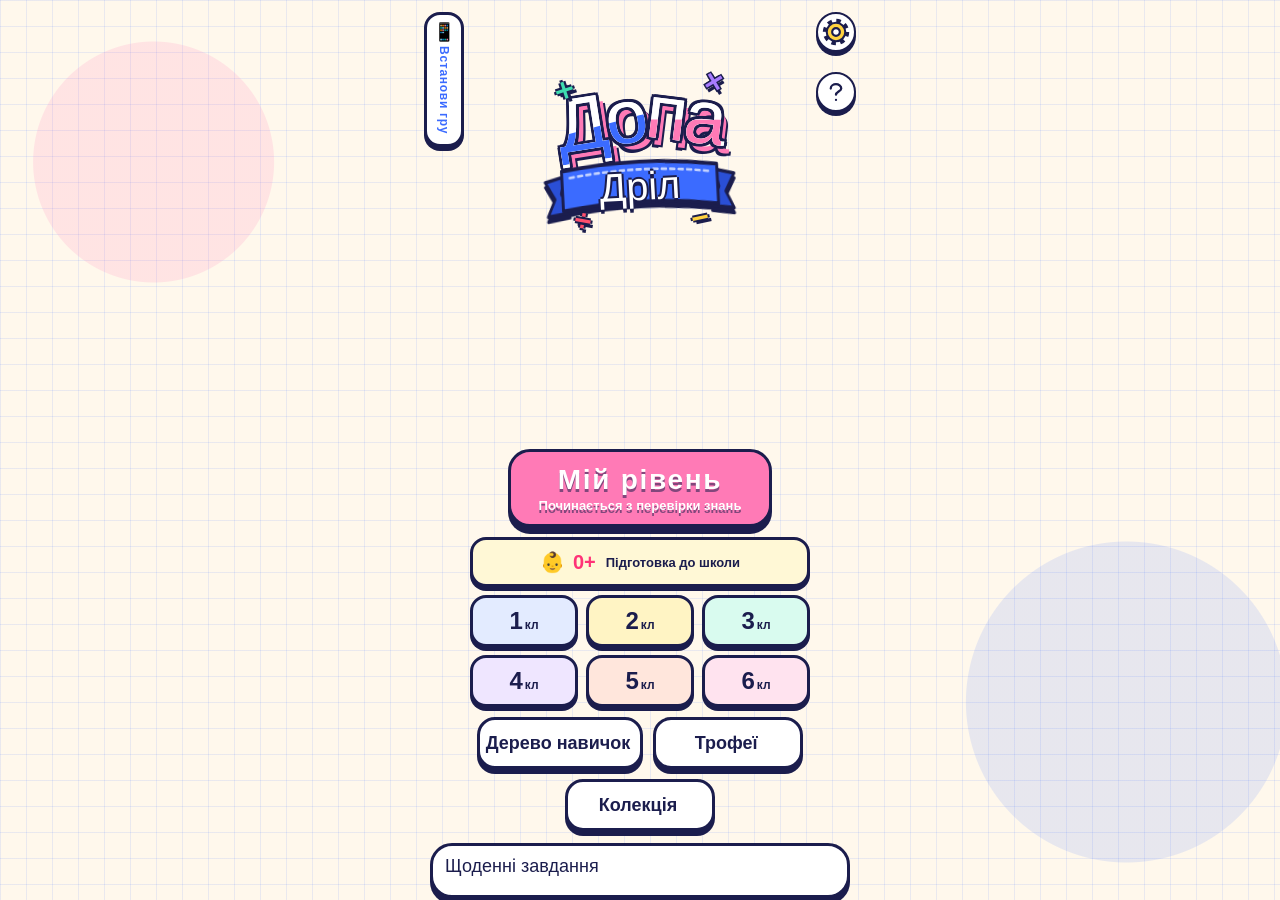
==== app/index.html @ 89738941 "feat: show app version v1.0.3 in settings and startup log" ====
<!doctype html>
<html lang="uk">
<head>
  <meta charset="utf-8">
  <meta name="viewport" content="width=device-width, initial-scale=1, viewport-fit=cover, user-scalable=no">
  <meta name="theme-color" content="#3b6bff">
  <meta name="description" content="Захопливий арифметичний тренажер усного рахунку з динамічною музикою та спецефектами.">
  <title data-i18n="appTitle">Допа Дріл (Dopa Drill)</title>
  <link rel="icon" href="icon.svg" type="image/svg+xml">
  <link rel="manifest" href="manifest.json">
  <meta name="theme-color" content="#fffdf0">
  <meta name="mobile-web-app-capable" content="yes">
  <meta name="apple-mobile-web-app-capable" content="yes">
  <meta name="apple-mobile-web-app-status-bar-style" content="default">
  <meta name="apple-mobile-web-app-title" content="Допа Дріл">
  <link rel="apple-touch-icon" href="icon.svg">
  <link rel="stylesheet" href="style.css">
  <script type="module" src="js/main.js"></script>
</head>
<body class="lv0">
  <div id="paper" aria-hidden="true"></div>
  <div id="rays-fallback" aria-hidden="true"></div>
  <canvas id="bg" aria-hidden="true"></canvas>
  <canvas id="fx-back" aria-hidden="true"></canvas>

  <main id="app">
    <!-- Title -->
    <section id="screen-title" class="screen is-active" aria-labelledby="logo">
      <button type="button" class="install-banner" id="pwa-install-btn" aria-label="Встановити додаток" data-i18n-aria="installTitle">
        <span class="install-icon" aria-hidden="true">📱</span>
        <span class="install-text" data-i18n="installBanner">Встанови гру</span>
      </button>
      <button type="button" class="icon-btn settings-btn" id="open-settings" aria-label="Settings" data-i18n-aria="settingsBtnAria" aria-haspopup="dialog">
        <svg viewBox="-16 -16 32 32" aria-hidden="true"><circle r="10.6" fill="none" stroke="#1b1d4d" stroke-width="9" stroke-dasharray="4.2 4.12"/><circle r="10.6" fill="#ffd23f" stroke="#1b1d4d" stroke-width="2.4"/><circle r="4.4" fill="#fff" stroke="#1b1d4d" stroke-width="2.4"/></svg>
      </button>
      <button type="button" class="icon-btn settings-btn help-btn" id="open-guide" aria-label="How to play" data-i18n-aria="helpBtnAria" aria-haspopup="dialog">
        <svg viewBox="-16 -16 32 32" aria-hidden="true"><path d="M-6 -4 C-6 -7 -3 -9 0 -9 C3 -9 6 -7 6 -4 C6 -1 0 0 0 3 M0 9v.01" fill="none" stroke="#1b1d4d" stroke-width="2.6" stroke-linecap="round" stroke-linejoin="round"/></svg>
      </button>
      <h1 id="logo" class="logo" aria-label="Dopa Drill">
        <svg class="logo-burst" viewBox="-100 -100 200 200" aria-hidden="true"><path id="logo-burst-path" fill="#ffd23f" stroke="#1b1d4d" stroke-width="5" stroke-linejoin="round"/><path id="logo-burst-inner" fill="#ff7ab6" stroke="#1b1d4d" stroke-width="4" stroke-linejoin="round"/></svg>
        <span class="logo-top" aria-hidden="true"><i data-c="До">До</i><i data-c="па">па</i></span>
        <span class="logo-ribbon" aria-hidden="true"><svg class="ribbon-bg" viewBox="0 0 300 70" preserveAspectRatio="none"><path d="M4 22 L34 16 L28 36 L40 58 L6 62 L18 42Z" fill="#2a4fd6" stroke="#1b1d4d" stroke-width="4" stroke-linejoin="round"/><path d="M296 22 L266 16 L272 36 L260 58 L294 62 L282 42Z" fill="#2a4fd6" stroke="#1b1d4d" stroke-width="4" stroke-linejoin="round"/><path d="M30 10 Q150 -4 270 10 L270 56 Q150 42 30 56Z" fill="#3b6bff" stroke="#1b1d4d" stroke-width="4.5" stroke-linejoin="round"/><path d="M42 18 Q150 6 258 18" fill="none" stroke="#fff" stroke-width="3" stroke-dasharray="7 6" stroke-linecap="round" opacity=".7"/></svg><i>Дріл</i></span>
        <span class="logo-bits" aria-hidden="true"><b style="--x:-46%;--y:4%;--r:-18deg;--c:#3fdcb0">＋</b><b style="--x:44%;--y:-2%;--r:14deg;--c:#a77bff">×</b><b style="--x:-34%;--y:104%;--r:10deg;--c:#ff4f6d">÷</b><b style="--x:36%;--y:102%;--r:-12deg;--c:#ffd23f">−</b></span>
      </h1>
      <div class="title-stage" id="title-stage" aria-hidden="true"></div>
      <div class="modes" id="modes">
        <button type="button" id="start" class="big-btn level-btn"><span data-i18n="myLevel">Мій рівень</span><small id="level-sub" data-i18n="myLevelSub">Починається з перевірки знань</small></button>
        <button type="button" id="start-review" class="sub-btn review-btn review-main" hidden><span data-i18n="review">Робота над помилками</span> <b id="review-count">0</b></button>
        <div class="grades" role="group" aria-label="Тренування за класами" data-i18n-aria="gradeGroupAria">
          <button type="button" class="btn-zero" data-grade="0"><span class="zero-emoji" aria-hidden="true">👶</span> <b data-i18n="grade0">0+</b> <small data-i18n="grade0Sub">Підготовка до школи</small></button>
          <button type="button" data-grade="1">1<small data-i18n="grade1">кл</small></button><button type="button" data-grade="2">2<small data-i18n="grade2">кл</small></button><button type="button" data-grade="3">3<small data-i18n="grade3">кл</small></button>
          <button type="button" data-grade="4">4<small data-i18n="grade4">кл</small></button><button type="button" data-grade="5">5<small data-i18n="grade5">кл</small></button><button type="button" data-grade="6">6<small data-i18n="grade6">кл</small></button>
        </div>
        <div class="mode-row">
          <button type="button" id="open-tree" class="sub-btn"><span data-i18n="skillTree">Дерево навичок</span> <b id="tree-badge"></b></button>
          <button type="button" id="open-trophy" class="sub-btn"><span data-i18n="trophy">Трофеї</span> <b id="trophy-badge"></b></button>
          <button type="button" id="open-collect" class="sub-btn"><span data-i18n="collection">Колекція</span> <b id="collect-badge"></b></button>
        </div>
      </div>
      <section class="quest-card" id="quests" aria-labelledby="quest-title">
        <div class="quest-head"><h2 id="quest-title" data-i18n="todayQuests">Щоденні завдання</h2><span class="quest-reward" id="quest-reward"></span></div>
        <ol class="quest-list" id="quest-list"></ol>
      </section>
      <section class="cal-card" id="calendar" aria-labelledby="cal-title">
        <div class="cal-head">
          <button type="button" class="cal-nav" id="cal-prev" aria-label="Попередній місяць" data-i18n-aria="calPrevMonth">‹</button>
          <h2 id="cal-title" data-i18n="calendarTitle">Календар тренувань</h2>
          <button type="button" class="cal-nav" id="cal-next" aria-label="Наступний місяць" data-i18n-aria="calNextMonth">›</button>
        </div>
        <div class="cal-badges" id="cal-badges"></div>
        <div class="cal-week" aria-hidden="true" id="cal-week"><span>Нд</span><span>Пн</span><span>Вт</span><span>Ср</span><span>Чт</span><span>Пт</span><span>Сб</span></div>
        <div class="cal-grid" id="cal-grid" role="grid"></div>
      </section>
      <p class="hint" data-i18n="keyboardHint">Можна відповідати цифровими клавішами та Backspace</p>
    </section>

    <!-- Skill tree -->
    <section id="screen-tree" class="screen" aria-labelledby="tree-title">
      <header class="tree-head">
        <button type="button" class="icon-btn" id="tree-back" aria-label="Назад" data-i18n-aria="treeBackAria">‹</button>
        <h2 id="tree-title" data-i18n="treeHeadTitle">Дерево навичок</h2>
        <span class="tree-count" id="tree-count"></span>
      </header>
      <p class="tree-stars" id="tree-stars"></p>
      <p class="tree-note" data-i18n="treeNote">Торкнись для тренування · Затисни для скидання</p>
      <div class="tree-scroll" id="tree-scroll"><div class="tree-lanes" id="tree-lanes" aria-hidden="true"></div><div class="tree" id="tree"><svg class="tree-links" id="tree-links" aria-hidden="true"></svg></div></div>
      <p class="toast" id="toast" role="status" hidden></p>
    </section>

    <!-- Trophies (id036) -->
    <section id="screen-trophy" class="screen" aria-labelledby="trophy-title">
      <header class="tree-head">
        <button type="button" class="icon-btn" id="trophy-back" aria-label="Назад" data-i18n-aria="treeBackAria">‹</button>
        <h2 id="trophy-title" data-i18n="trophyHeadTitle">Трофеї</h2>
        <span class="tree-count" id="trophy-count"></span>
      </header>
      <div class="tr-filter" role="group" aria-label="Фільтр категорій">
        <button type="button" data-f="all" aria-pressed="true" data-i18n="trFilterAll">Усі</button><button type="button" data-f="got" aria-pressed="false" data-i18n="trFilterGot">Здобуті</button><button type="button" data-f="next" aria-pressed="false" data-i18n="trFilterNext">Не здобуті</button><button type="button" data-f="soon" aria-pressed="false" data-i18n="trFilterSoon">Майже здобуто</button>
      </div>
      <div class="tr-scroll" id="tr-scroll"><div class="tr-list" id="tr-list"></div></div>
    </section>

    <!-- Collection (id041) -->
    <section id="screen-collect" class="screen" aria-labelledby="collect-title">
      <header class="tree-head">
        <button type="button" class="icon-btn" id="collect-back" aria-label="Назад" data-i18n-aria="treeBackAria">‹</button>
        <h2 id="collect-title" data-i18n="collectHeadTitle">Колекція</h2>
        <span class="tree-count" id="collect-count"></span>
      </header>
      <div class="co-preview" id="co-preview" aria-hidden="true"><div class="stamp co-mark" id="co-mark"></div><p class="co-now" id="co-now"></p></div>
      <div class="co-tabs" id="co-tabs" role="group" aria-label="Категорії"></div>
      <div class="co-scroll" id="co-scroll"><p class="co-note" id="co-note" data-i18n="collectNote">Обирай теми, музику та ефекти, відкриті за трофеї (або ввімкни «Випадково»)</p><div class="co-grid" id="co-grid"></div></div>
    </section>

    <!-- Play -->
    <section id="screen-play" class="screen" aria-label="Екран гри">
      <header class="hud">
        <div class="pips" id="pips" aria-hidden="true"></div>
        <div class="clock" aria-live="off"><span id="clock-label">Ціль 2:40</span><b id="clock">0:00</b></div>
        <span class="demo-tag" aria-hidden="true" data-i18n="demoTag">ДЕМО</span>
        <button type="button" class="icon-btn" id="mute" aria-label="Перемкнути звук" data-i18n-aria="muteBtnAria" aria-pressed="false">♪</button>
      </header>
      <div class="hud2">
        <div class="tally"><span><span data-i18n="correctCount">Правильно</span> <b id="ok">0</b><small id="ok-total">/10</small></span><span class="ng"><span data-i18n="missCount">Близько</span> <b id="ng">0</b></span></div>
        <div class="combo" id="combo-box" aria-hidden="true"><b id="combo">0</b><small data-i18n="comboLabel">Комбо</small><span class="combo-mult" id="combo-mult"></span><i class="combo-track"><i id="combo-bar"></i></i></div>
        <div class="dopa" id="dopa-box"><small data-i18n="dopaLabel">Допа</small><b id="dopa">0</b></div>
      </div>
      <div class="stage" id="stage" aria-hidden="true">
        <svg class="bunting" viewBox="0 0 400 52" preserveAspectRatio="none"><path d="M0 4 Q200 34 400 4" fill="none" stroke="#1b1d4d" stroke-width="2.5"/><g id="flags"></g></svg>
        <div class="spot spot-l"></div><div class="spot spot-r"></div>
        <svg class="ground" viewBox="0 0 400 20" preserveAspectRatio="none"><path d="M4 12 Q60 6 120 11 T240 10 T396 12" fill="none" stroke="#1b1d4d" stroke-width="3" stroke-linecap="round"/></svg>
      </div>
      <section class="card" id="card" aria-labelledby="qtitle">
        <div class="marquee" aria-hidden="true"></div>
        <div class="card-top"><span class="chip" id="qtitle">Додавання</span><span class="qno" id="qno">Завдання 1</span></div>
        <div class="sheet-wrap"><div class="sheet" id="sheet" role="group" aria-label="Рівняння"></div></div>
        <p class="step-label" id="step-label" aria-live="polite">Одиниці</p>
        <div class="stamp" id="stamp" aria-hidden="true"></div>
        <div class="reach-tag" id="reach-tag" aria-hidden="true">Залишилось 1</div>
      </section>
      <div class="pad" id="pad" role="group" aria-label="Клавіатура">
        <button type="button" data-key="7">7</button><button type="button" data-key="8">8</button><button type="button" data-key="9">9</button>
        <button type="button" data-key="4">4</button><button type="button" data-key="5">5</button><button type="button" data-key="6">6</button>
        <button type="button" data-key="1">1</button><button type="button" data-key="2">2</button><button type="button" data-key="3">3</button>
        <button type="button" data-key="Backspace" class="del" aria-label="Видалити">⌫</button><button type="button" data-key="0" class="zero">0</button>
      </div>
    </section>

    <!-- Basic result -->
    <section id="screen-result" class="screen" aria-labelledby="result-title">
      <div class="result-card">
        <p class="chip" id="result-title" data-i18n="basicResultTitle">Основне тренування завершено</p>
        <p class="score"><b id="r-score">100</b><span data-i18n="pts">балів</span></p>
        <dl class="stats">
          <div><dt data-i18n="correctCount">Правильно</dt><dd id="r-ok">10 завд.</dd></div>
          <div><dt data-i18n="missCount">Близько</dt><dd id="r-ng">0 разів</dd></div>
          <div><dt data-i18n="accuracyLabel">Влучність з 1-ї спроби</dt><dd id="r-rate">100%</dd></div>
          <div><dt data-i18n="timeLabel">Час</dt><dd id="r-time">1:23</dd></div>
        </dl>
        <p class="dopa-final"><small data-i18n="dopaLabel">Допа</small><b id="r-dopa">0</b></p>
        <div class="growth-box" id="r-growth"></div>
        <p class="unlock" id="r-unlock"></p>
        <div class="skill-news" id="r-skills"></div>
        <div class="quest-mini" id="r-quests"></div>
        <div class="actions">
          <button type="button" id="go-extra" class="big-btn"><span data-i18n="btnGoExtra">Додатковий раунд</span> <small data-i18n="btnGoExtraSub">90 секунд</small></button>
          <button type="button" id="go-review" class="sub-btn review-btn" data-i18n="btnReviewMistakes" hidden>Повторити помилки</button>
          <button type="button" id="go-tree" class="sub-btn" data-i18n="btnViewTree" hidden>Дерево навичок</button>
          <button type="button" id="go-again" class="sub-btn" data-i18n="btnPlayAgain" hidden>Ще раз</button>
          <button type="button" id="go-title" class="sub-btn" data-i18n="btnFinish">Завершити</button>
        </div>
      </div>
    </section>

    <!-- Final result -->
    <section id="screen-final" class="screen" aria-labelledby="final-title">
      <div class="result-card">
        <p class="chip" id="final-title" data-i18n="finalResultTitle">Додатковий раунд завершено</p>
        <p class="score"><b id="f-score">100</b><span data-i18n="pts">балів</span></p>
        <p class="breakdown" id="f-break">Базові 100 ＋ Додаткові 0</p>
        <dl class="stats">
          <div><dt data-i18n="extraSolvedLabel">Розвʼязано в екстра</dt><dd id="f-ok">0 завд.</dd></div>
          <div><dt data-i18n="extraMissLabel">Помилок в екстра</dt><dd id="f-ng">0 разів</dd></div>
          <div><dt data-i18n="basicMissLabel">Базових помилок</dt><dd id="f-bng">0 разів</dd></div>
          <div><dt data-i18n="basicTimeLabel">Базовий час</dt><dd id="f-time">0:00</dd></div>
        </dl>
        <p class="dopa-final"><small data-i18n="dopaLabel">Допа</small><b id="f-dopa">0</b></p>
        <div class="skill-news" id="f-skills"></div>
        <div class="quest-mini" id="f-quests"></div>
        <div class="actions">
          <button type="button" id="f-review" class="sub-btn review-btn" data-i18n="btnReviewMistakes" hidden>Повторити помилки</button>
          <button type="button" id="f-tree" class="sub-btn" data-i18n="btnViewTree" hidden>Дерево навичок</button>
          <button type="button" id="again" class="big-btn" data-i18n="btnFinish">Завершити</button>
        </div>
      </div>
    </section>
  </main>

  <!-- Settings (above #app, below particles and actors) -->
  <div class="modal" id="settings" role="dialog" aria-modal="true" aria-labelledby="settings-title" hidden>
    <div class="modal-card">
      <h2 id="settings-title" class="chip" data-i18n="settingsTitle">Налаштування</h2>
      
      <div class="set-row">
        <span class="set-label" data-i18n="setLanguage">Мова / Language</span>
        <div class="lang-pick-group" role="radiogroup" aria-label="Мова" id="lang-pick">
          <button type="button" role="radio" data-lang="uk" aria-checked="true">Українська</button>
          <button type="button" role="radio" data-lang="en" aria-checked="false">English</button>
          <button type="button" role="radio" data-lang="ja" aria-checked="false">日本語</button>
        </div>
      </div>

      <div class="set-row">
        <span class="set-label" data-i18n="setProblemCount">Кількість завдань</span>
        <div class="pick" role="radiogroup" aria-label="Кількість завдань">
          <button type="button" role="radio" data-count="6" aria-checked="false">6<small data-i18n="problemsUnit">завд.</small></button>
          <button type="button" role="radio" data-count="10" aria-checked="true">10<small data-i18n="problemsUnit">завд.</small></button>
          <button type="button" role="radio" data-count="14" aria-checked="false">14<small data-i18n="problemsUnit">завд.</small></button>
        </div>
      </div>

      <div class="set-row">
        <span class="set-label" data-i18n="setSound">Звук та музика</span>
        <div class="set-inline">
          <button type="button" class="toggle" data-toggle="sound" aria-pressed="true"><i aria-hidden="true">♪</i><b id="sound-state-text" data-i18n="setSoundOn">Увімкнено</b></button>
          <input type="range" class="slider" id="volume" min="0" max="100" step="1" value="80" aria-label="Гучність" data-i18n-aria="setVolumeAria">
        </div>
      </div>

      <div class="set-row">
        <span class="set-label"><span data-i18n="setMotion">Інтенсивність анімацій</span> <b id="motion-val">100%</b></span>
        <input type="range" class="slider motion" id="motion" min="0" max="100" step="1" value="100" aria-label="Інтенсивність анімацій" data-i18n-aria="setMotion" aria-describedby="motion-note">
        <p class="set-note" id="motion-note" data-i18n="setMotionNote">0% вимикає тремтіння екрана, спалахи та конфеті</p>
      </div>

      <div class="set-row">
        <span class="set-label" data-i18n="setDemo">Демо-гра</span>
        <button type="button" class="sub-btn demo-btn" id="demo-play" data-i18n="setDemoBtn">▶ Переглянути демо-гру</button>
        <p class="set-note" data-i18n="setDemoNote">Торкнись екрана або натисни будь-яку клавішу для виходу</p>
      </div>

      <div class="set-row">
        <span class="set-label" data-i18n="setData">Дані гри</span>
        <button type="button" class="sub-btn danger reset-btn" id="reset-data" aria-describedby="reset-note" data-i18n="setDataReset">Скинути все</button>
        <p class="set-note" id="reset-note" data-i18n="setDataResetNote">Очистити весь прогрес, трофеї та налаштування в цьому браузері</p>
      </div>

      <div class="set-row set-credits">
        <span class="set-label" data-i18n="setCreditsLabel">Про проєкт та подяка</span>

        <!-- Localizer Support Card -->
        <div class="credits-card donate-card">
          <div class="credits-text">
            <span class="credits-heart" aria-hidden="true">☕</span>
            <div class="donate-info">
              <span class="credits-desc" data-i18n-html="setDonateDesc">Підтримати автора адаптації за <b>українську</b> та <b>англійську</b> локалізацію та створення <b>дошкільного рівня (0+)</b></span>
              <p class="donate-note" data-i18n="setDonateNote">* Донат виключно за переклад та доданий рівень 0+. Оригінальна гра створена @grmchn4ai</p>
            </div>
          </div>
          <a href="https://svarkovsky.github.io/donate/" target="_blank" rel="noopener noreferrer" class="credits-btn donate-btn" aria-label="Підтримати автора адаптації">
            <span class="donate-icon" aria-hidden="true">💖</span>
            <span data-i18n="setDonateBtn">Підтримати автора адаптації</span>
            <span class="credits-arrow" aria-hidden="true">↗</span>
          </a>
        </div>

        <div class="credits-card">
          <div class="credits-text">
            <span class="credits-heart" aria-hidden="true">❤️</span>
            <span class="credits-desc" data-i18n-html="setCreditsDesc">Дякуємо автору <b>@grmchn4ai</b> за чудовий оригінал і відкритий код</span>
          </div>
          <a href="https://github.com/grmchn/dopa-drill" target="_blank" rel="noopener noreferrer" class="credits-btn" aria-label="Відкрити оригінальний репозиторій на GitHub" data-i18n-aria="setCreditsAria">
            <svg class="credits-gh-icon" viewBox="0 0 16 16" width="18" height="18" aria-hidden="true" fill="currentColor">
              <path d="M8 0C3.58 0 0 3.58 0 8c0 3.54 2.29 6.53 5.47 7.59.4.07.55-.17.55-.38 0-.19-.01-.82-.01-1.49-2.01.37-2.53-.49-2.69-.94-.09-.23-.48-.94-.82-1.13-.28-.15-.68-.52-.01-.53.63-.01 1.08.58 1.23.82.72 1.21 1.87.87 2.33.66.07-.52.28-.87.51-1.07-1.78-.2-3.64-.89-3.64-3.95 0-.87.31-1.59.82-2.15-.08-.2-.36-1.02.08-2.12 0 0 .67-.21 2.2.82.64-.18 1.32-.27 2-.27.68 0 1.36.09 2 .27 1.53-1.04 2.2-.82 2.2-.82.44 1.1.16 1.92.08 2.12.51.56.82 1.27.82 2.15 0 3.07-1.87 3.75-3.65 3.95.29.25.54.73.54 1.48 0 1.07-.01 1.93-.01 2.2 0 .21.15.46.55.38A8.013 8.013 0 0016 8c0-4.42-3.58-8-8-8z"/>
            </svg>
            <span data-i18n="setCreditsRepo">Репозиторій автора на GitHub</span>
            <span class="credits-arrow" aria-hidden="true">↗</span>
          </a>
        </div>
      </div>

      <button type="button" class="big-btn" id="close-settings" data-i18n="btnClose">Закрити</button>
      <div class="app-version">v1.0.3</div>
    </div>
  </div>

  <div class="modal" id="bonus" role="dialog" aria-modal="true" aria-labelledby="bonus-title" hidden>
    <div class="modal-card bonus-card">
      <h2 id="bonus-title" class="chip" data-i18n="bonusTitle">Щоденний бонус</h2>
      <p class="bonus-run" id="bonus-run"></p>
      <div class="bonus-card-grid" id="bonus-grid"></div>
      <p class="bonus-note" id="bonus-note" data-i18n="bonusCardNote">Тренуйся щодня, розвивай швидкість і памʼять!</p>
      <button type="button" class="big-btn" id="bonus-ok" data-i18n="bonusGetBtn">Отримати</button>
    </div>
  </div>

  <div class="modal" id="skill-info" role="dialog" aria-modal="true" aria-labelledby="si-title" hidden>
    <div class="modal-card si-card">
      <p class="si-grade" id="si-grade"></p>
      <h2 class="si-title" id="si-title"></h2>
      <p class="si-stars" id="si-stars"></p>
      <div class="si-next" id="si-next"></div>
      <p class="si-note" id="si-note"></p>
      <div class="confirm-actions">
        <button type="button" class="sub-btn" id="si-close" data-i18n="btnClose">Закрити</button>
        <button type="button" class="sub-btn si-go" id="si-go" data-i18n="siPracticeBtn">Тренування</button>
      </div>
    </div>
  </div>

  <div class="modal" id="trophy-got" role="dialog" aria-modal="true" aria-labelledby="tg-title" hidden>
    <div class="modal-card trophy-card">
      <h2 id="tg-title" class="chip" data-i18n="trGotTitle">Новий трофей здобуто!</h2>
      <p class="tg-sub" id="tg-sub"></p>
      <ul class="tg-list" id="tg-list"></ul>
      <button type="button" class="big-btn" id="tg-ok" data-i18n="trGotButton">Чудово!</button>
    </div>
  </div>

  <div class="modal" id="hammer" role="dialog" aria-modal="true" aria-labelledby="hammer-title" aria-describedby="hammer-msg" hidden>
    <div class="modal-card hammer-card">
      <h2 id="hammer-title" class="chip" data-i18n="hammerTitle">Ремонтний молоток</h2>
      <div class="hammer-art" id="hammer-art" aria-hidden="true"></div>
      <p class="hammer-msg" id="hammer-msg"></p>
      <p class="hammer-have" id="hammer-have"></p>
      <div class="confirm-actions">
        <button type="button" class="sub-btn" id="hammer-no" data-i18n="hammerNoUse">Не використовувати</button>
        <button type="button" class="sub-btn hammer-yes" id="hammer-yes" data-i18n="hammerUse">Використати</button>
      </div>
    </div>
  </div>

  <div class="modal" id="confirm" role="alertdialog" aria-modal="true" aria-labelledby="confirm-title" aria-describedby="confirm-msg" hidden>
    <div class="modal-card confirm-card">
      <h2 id="confirm-title" class="chip" data-i18n="confirmRelockTitle">Скинути навичку</h2>
      <p class="confirm-msg" id="confirm-msg"></p>
      <ul class="confirm-list" id="confirm-list"></ul>
      <div class="confirm-actions">
        <button type="button" class="sub-btn" id="confirm-no" data-i18n="confirmCancel">Скасувати</button>
        <button type="button" class="sub-btn danger" id="confirm-yes" data-i18n="confirmDanger">Скинути</button>
      </div>
    </div>
  </div>

  <div class="modal" id="install-modal" role="dialog" aria-modal="true" aria-labelledby="install-modal-title" hidden>
    <div class="modal-card install-card">
      <h2 id="install-modal-title" class="chip" data-i18n="installTitle">📱 Як встановити гру на екран</h2>

      <div class="browser-tabs" role="tablist">
        <button type="button" class="browser-tab-btn" data-tab="firefox" id="tab-btn-firefox">🦊 Firefox</button>
        <button type="button" class="browser-tab-btn is-active" data-tab="chrome" id="tab-btn-chrome">📱 Chrome</button>
        <button type="button" class="browser-tab-btn" data-tab="safari" id="tab-btn-safari">🍎 Safari</button>
      </div>

      <!-- Firefox tab content -->
      <div class="browser-tab-content" id="tab-content-firefox">
        <div class="install-guide-block">
          <h3 data-i18n="installFirefoxPhoneTitle">📱 Firefox на телефоні (Android)</h3>
          <ol>
            <li data-i18n-html="installFirefoxPhoneStep1">Натисніть меню <b>⋮</b> (три крапки поруч з адресою)</li>
            <li data-i18n-html="installFirefoxPhoneStep2">Виберіть пункт <b>«Встановити»</b> або <b>«Додати на головний екран»</b></li>
          </ol>
        </div>
        <div class="install-guide-block">
          <h3 data-i18n="installFirefoxPcTitle">💻 Firefox на компʼютері (ПК / Mac)</h3>
          <ol>
            <li data-i18n-html="installFirefoxPcStep1">Натисніть зірочку <b>⭐</b> (або <b>Ctrl+D</b>), щоб зберегти в закладки</li>
            <li data-i18n-html="installFirefoxPcStep2">Або перетягніть замочок <b>🔒</b> з адреси прямо на робочий стіл!</li>
          </ol>
          <div class="install-guide-note" data-i18n="installFirefoxPcNote">💡 Порада: Натисніть F11, щоб грати на весь екран без рамок браузера!</div>
        </div>
      </div>

      <!-- Chrome tab content -->
      <div class="browser-tab-content is-active" id="tab-content-chrome">
        <div class="install-guide-block">
          <h3 data-i18n="installChromePhoneTitle">📱 Chrome на телефоні (Android)</h3>
          <ol>
            <li data-i18n-html="installChromePhoneStep1">Натисніть меню <b>⋮</b> (три крапки вгорі праворуч)</li>
            <li data-i18n-html="installChromePhoneStep2">Виберіть <b>«Встановити додаток»</b> або <b>«Додати на головний екран»</b></li>
          </ol>
        </div>
        <div class="install-guide-block">
          <h3 data-i18n="installChromePcTitle">💻 Chrome на компʼютері (ПК / Mac)</h3>
          <ol>
            <li data-i18n-html="installChromePcStep1">В адресному рядку праворуч натисніть значок <b>📥 «Встановити»</b></li>
            <li data-i18n-html="installChromePcStep2">Або меню <b>⋮</b> ➔ «Встановити Допа Дріл». Гра відкриватиметься в окремому вікні!</li>
          </ol>
        </div>
      </div>

      <!-- Safari tab content -->
      <div class="browser-tab-content" id="tab-content-safari">
        <div class="install-guide-block">
          <h3 data-i18n="installSafariTitle">🍎 Safari на iPhone та iPad</h3>
          <ol>
            <li data-i18n-html="installSafariStep1">Натисніть кнопку <b>«Поділитися»</b> (квадратик зі стрілкою <b>📤</b> у нижній панелі)</li>
            <li data-i18n-html="installSafariStep2">Прокрутіть меню вниз і виберіть пункт <b>«На початковий екран»</b> (значок <b>➕</b>)</li>
            <li data-i18n-html="installSafariStep3">У правому верхньому куті натисніть <b>«Додати»</b></li>
          </ol>
        </div>
      </div>

      <p class="set-note install-benefit" data-i18n="installBenefit">Гра запускатиметься на весь екран як окремий додаток навіть без інтернету!</p>
      <button type="button" class="big-btn" id="install-modal-close" data-i18n="installClose">Зрозуміло!</button>
    </div>
  </div>

  <div class="modal" id="day-log" role="dialog" aria-modal="true" aria-labelledby="day-title" hidden>
    <div class="modal-card">
      <h2 id="day-title" class="chip" data-i18n="dayLogTitle">Історія тренувань</h2>
      <ul class="day-list" id="day-list"></ul>
      <button type="button" class="big-btn" id="close-day" data-i18n="btnClose">Закрити</button>
    </div>
  </div>

  <canvas id="fx" aria-hidden="true"></canvas>
  <svg id="actors" aria-hidden="true"><g id="actors-back"></g><g id="actors-front"></g></svg>
  <div id="cutins" aria-hidden="true"></div>
  <div id="flash" aria-hidden="true"></div>
  <noscript>Для роботи гри потрібен увімкнений JavaScript.</noscript>
</body>
</html>
---- app/style.css ----
@font-face { font-family: "Dela Gothic One"; src: url("fonts/dela-gothic-one.woff2") format("woff2"); font-display: block; }
@font-face { font-family: "Zen Maru Gothic"; src: url("fonts/zen-maru-gothic-bold.woff2") format("woff2"); font-weight: 700; font-display: block; }
@font-face { font-family: "Zen Maru Gothic"; src: url("fonts/zen-maru-gothic-black.woff2") format("woff2"); font-weight: 900; font-display: block; }

:root {
  --ink: #1b1d4d;
  --paper: #fff8ec;
  --blue: #3b6bff;
  --pink: #ff7ab6;
  --pink-soft: #ffd0e4;
  --blue-soft: #d9e4ff;
  --yellow: #ffd23f;
  --mint: #3fdcb0;
  --violet: #a77bff;
  --red: #ff4f6d;
  --E: 0;
  --kick: 0;
  --round: "Zen Maru Gothic", "PingFang SC", "Hiragino Sans GB", "Microsoft YaHei UI", "Microsoft YaHei", "Noto Sans SC", sans-serif;
  --chunky: "Dela Gothic One", "Zen Maru Gothic", "PingFang SC", "Microsoft YaHei UI", "Microsoft YaHei", sans-serif;
  color-scheme: light;
}

* { box-sizing: border-box; }
html, body { margin: 0; height: 100%; overflow: hidden; }
body {
  background: var(--paper);
  color: var(--ink);
  font-family: var(--round);
  font-weight: 700;
  -webkit-tap-highlight-color: transparent;
  touch-action: manipulation;
  user-select: none;
  -webkit-user-select: none;
}
button { font: inherit; color: inherit; cursor: pointer; }
button:focus-visible { outline: 4px solid var(--yellow); outline-offset: 3px; }

#paper {
  position: fixed; inset: 0; z-index: 0;
  background:
    radial-gradient(circle at 12% 18%, rgba(255, 122, 182, .16) 0 120px, transparent 121px),
    radial-gradient(circle at 88% 78%, rgba(59, 107, 255, .12) 0 160px, transparent 161px),
    linear-gradient(rgba(59, 107, 255, .11) 1.5px, transparent 1.5px) 0 0 / 26px 26px,
    linear-gradient(90deg, rgba(59, 107, 255, .11) 1.5px, transparent 1.5px) 0 0 / 26px 26px,
    var(--paper);
}
#rays-fallback {
  display: none; position: fixed; inset: -50vmax; z-index: 1; opacity: 0; pointer-events: none;
  background: repeating-conic-gradient(from 0deg at 50% 50%, #3b6bff 0 9deg, #ff7ab6 9deg 18deg);
  transform: translateZ(0);
  will-change: transform, opacity;
  backface-visibility: hidden;
}
@keyframes bg-hue-cycle {
  from { filter: hue-rotate(0deg); }
  to { filter: hue-rotate(360deg); }
}
.bg-hue-anim {
  animation: bg-hue-cycle 8s linear infinite !important;
  will-change: filter, transform;
}
#bg, #fx-back, #fx, #actors, #cutins, #flash {
  position: fixed; inset: 0; width: 100%; height: 100%; pointer-events: none;
  transform: translateZ(0);
  backface-visibility: hidden;
}
#bg { z-index: 1; will-change: transform; }
#fx-back { z-index: 1; will-change: transform; }
#fx { z-index: 4; will-change: transform; }
#actors { z-index: 5; overflow: visible; will-change: transform; }
#cutins { z-index: 6; overflow: hidden; will-change: transform; }
#flash { z-index: 7; background: #fff; opacity: 0; will-change: opacity; }
.dk-digit { font-family: var(--round); font-weight: 900; fill: var(--ink); stroke: #fff; stroke-width: 6px; paint-order: stroke; }

#app {
  position: relative; z-index: 2;
  width: 100%; max-width: 460px; width: min(100vw, 460px);
  height: 100%; height: 100vh; height: 100dvh;
  max-height: 980px;
  margin: 0 auto;
}
@media (min-height: 980px) { #app { top: calc((100dvh - 980px) / 2); } }
.screen {
  position: absolute;
  top: 0; right: 0; bottom: 0; left: 0;
  inset: 0;
  display: none;
}
.screen.is-active { display: flex; }

/* ------------------------------------------------------------ title */
#screen-title {
  flex-direction: column; align-items: center; justify-content: flex-start;
  gap: 12px;
  padding: calc(34px + env(safe-area-inset-top)) 14px calc(24px + env(safe-area-inset-bottom));
  overflow-y: auto; overscroll-behavior: contain; -webkit-overflow-scrolling: touch;
}
#screen-title > * { flex: none; }
/* Logo: layered paper cut-outs. A spinning burst sits behind "ドパ",
   "ドリル" rides on a folded ribbon, operator scraps float around. */
.logo {
  position: relative;
  margin: calc(var(--fs) * 0.65) 0 calc(var(--fs) * 0.14);
  display: grid; justify-items: center; font-family: var(--chunky); font-weight: 400; line-height: 1;
  --fs: clamp(50px, 16vw, 76px);
}
.logo-burst { position: absolute; left: 50%; top: calc(var(--fs) * 0.52); width: calc(var(--fs) * 2.7); height: calc(var(--fs) * 2.7); transform: translate(-50%, -50%) rotate(calc(var(--spin, 0) * 1deg)); z-index: -1; filter: drop-shadow(0 6px 0 rgba(27, 29, 77, .9)); }
.logo-top { display: flex; gap: .02em; font-size: var(--fs); letter-spacing: -.04em; }
.logo i { font-style: normal; display: inline-block; position: relative; }
.logo-top i {
  color: #fff;
  /* white paper edge, ink outline, then an offset second sheet */
  text-shadow:
    0 0 0 #fff,
    3px 0 0 var(--ink), -3px 0 0 var(--ink), 0 3px 0 var(--ink), 0 -3px 0 var(--ink),
    2.5px 2.5px 0 var(--ink), -2.5px 2.5px 0 var(--ink), 2.5px -2.5px 0 var(--ink), -2.5px -2.5px 0 var(--ink),
    6px 7px 0 var(--pink), 8px 9px 0 var(--ink), 4px 10px 0 var(--ink);
  transform: rotate(var(--r, -6deg)) translateY(var(--dy, 0));
  animation: logo-hop 1.6s cubic-bezier(.3, 1.6, .5, 1) infinite;
}
.logo-top i:nth-child(1) { --r: -9deg; color: #fff; }
.logo-top i:nth-child(2) { --r: 7deg; --dy: -6px; animation-delay: -.8s; }
.logo-top i::after { content: attr(data-c); position: absolute; inset: 0; color: var(--blue); clip-path: polygon(0 62%, 100% 50%, 100% 100%, 0 100%); text-shadow: none; }
.logo-top i:nth-child(2)::after { color: var(--pink); }
.logo-ribbon { position: relative; display: flex; justify-content: center; gap: .1em; margin-top: calc(var(--fs) * 0.04); padding: .12em .9em .2em; font-size: calc(var(--fs) * 0.52); color: #fff; transform: rotate(-3deg); }
.ribbon-bg { position: absolute; inset: -6% -14% -10%; width: 128%; height: 116%; z-index: -1; filter: drop-shadow(0 5px 0 var(--ink)); }
.logo-ribbon i { text-shadow: 2px 0 0 var(--ink), -2px 0 0 var(--ink), 0 2px 0 var(--ink), 0 -2px 0 var(--ink), 0 4px 0 var(--ink); animation: logo-wave 1.6s ease-in-out infinite; }
.logo-ribbon i:nth-child(3) { animation-delay: -.25s; }
.logo-ribbon i:nth-child(4) { animation-delay: -.5s; }
.logo-bits { position: absolute; inset: 0; pointer-events: none; }
.logo-bits b { position: absolute; left: calc(50% + var(--x)); top: var(--y); font-size: calc(var(--fs) * 0.4); color: var(--c); transform: translate(-50%, -50%) rotate(var(--r)); text-shadow: 2px 0 0 var(--ink), -2px 0 0 var(--ink), 0 2px 0 var(--ink), 0 -2px 0 var(--ink), 3px 4px 0 var(--ink); animation: logo-float 2.4s ease-in-out infinite; }
.logo-bits b:nth-child(2) { animation-delay: -.6s; }
.logo-bits b:nth-child(3) { animation-delay: -1.2s; }
.logo-bits b:nth-child(4) { animation-delay: -1.8s; }
@keyframes logo-hop { 0%, 100% { transform: rotate(var(--r)) translateY(var(--dy, 0)) scale(1); } 12% { transform: rotate(var(--r)) translateY(calc(var(--dy, 0px) + 4px)) scale(1.08, .9); } 30% { transform: rotate(calc(var(--r) * -0.4)) translateY(calc(var(--dy, 0px) - 10px)) scale(.96, 1.06); } 55% { transform: rotate(var(--r)) translateY(var(--dy, 0)) scale(1); } }
@keyframes logo-wave { 0%, 100% { transform: translateY(0); } 50% { transform: translateY(-5px); } }
@keyframes logo-float { 0%, 100% { transform: translate(-50%, -50%) rotate(var(--r)); } 50% { transform: translate(-50%, calc(-50% - 8px)) rotate(var(--r)); } }
body.reduced .logo *, body.reduced .logo-burst { animation: none !important; }
.settings-btn { display: grid; place-items: center; position: absolute; top: calc(12px + env(safe-area-inset-top)); right: 14px; width: 48px; height: 48px; padding: 4px; background: #fff; box-shadow: 0 4px 0 var(--ink); z-index: 3; }
.settings-btn svg { display: block; width: 100%; height: 100%; transition: transform .4s; }
#open-settings:active svg { transform: rotate(90deg); }
.modes { display: flex; flex-direction: column; align-items: center; gap: 10px; }

/* ------------------------------------------------------------ settings */
.modal { position: fixed; inset: 0; z-index: 100; display: flex; align-items: center; justify-content: center; padding: 16px; background: rgba(27, 29, 77, .45); }
.modal[hidden] { display: none; }
.modal-card { width: min(100%, 420px); max-height: 100%; overflow: auto; display: flex; flex-direction: column; align-items: stretch; gap: 16px; padding: 22px 18px 20px; border: 3.5px solid var(--ink); border-radius: 26px; background: var(--paper); box-shadow: 0 8px 0 var(--ink); }
.modal-card .chip { align-self: center; margin: 0; font-size: 18px; }
.modal-card .big-btn { align-self: center; min-width: 200px; height: 58px; font-size: 24px; }
.set-row { display: flex; flex-direction: column; gap: 8px; }
.set-label { font-weight: 900; font-size: 16px; }
.set-label b { font-family: var(--chunky); font-weight: 400; color: var(--blue); margin-left: 6px; }
.set-inline { display: flex; align-items: center; gap: 12px; }
.set-inline .slider { flex: 1; }
.set-note { margin: 0; font-size: 12px; opacity: .7; }
.reset-btn { align-self: center; min-width: 230px; font-weight: 900; }
.set-credits { margin-top: 4px; }
.credits-card {
  display: flex;
  flex-direction: column;
  gap: 12px;
  padding: 14px 16px;
  border: 2.5px solid var(--ink);
  border-radius: 18px;
  background: #fff;
  box-shadow: 0 4px 0 var(--ink);
}
.donate-card {
  background: #fffdf5;
}
.donate-info {
  display: flex;
  flex-direction: column;
  gap: 4px;
}
.donate-note {
  margin: 0;
  font-size: 11.5px;
  line-height: 1.35;
  opacity: .75;
  font-weight: 700;
  color: var(--ink);
}
.donate-btn {
  background: #ffe8ef;
}
.donate-btn:hover {
  background: #ffd6e3;
  transform: translateY(-2px);
}
.donate-icon {
  font-size: 15px;
}
.credits-text {
  display: flex;
  align-items: flex-start;
  gap: 8px;
  font-size: 13.5px;
  line-height: 1.45;
  color: var(--ink);
  font-weight: 800;
}
.credits-heart {
  font-size: 16px;
  line-height: 1.2;
  flex-shrink: 0;
}
.credits-desc b {
  color: var(--blue);
  font-family: var(--round);
  font-weight: 900;
}
.credits-btn {
  display: inline-flex;
  align-items: center;
  justify-content: center;
  gap: 8px;
  height: 44px;
  padding: 0 16px;
  border: 2.5px solid var(--ink);
  border-radius: 14px;
  background: #f8f9fe;
  color: var(--ink);
  text-decoration: none;
  font-family: var(--round);
  font-size: 14px;
  font-weight: 900;
  box-shadow: 0 3px 0 var(--ink);
  transition: transform .08s, box-shadow .08s, background .15s;
  cursor: pointer;
}
.credits-btn:hover {
  background: var(--yellow);
  transform: translateY(-2px);
  box-shadow: 0 5px 0 var(--ink);
}
.credits-btn:active {
  transform: translateY(3px);
  box-shadow: 0 1px 0 var(--ink);
}
.credits-gh-icon {
  flex-shrink: 0;
}
.credits-arrow {
  font-size: 14px;
  font-weight: 900;
  opacity: .75;
}
.modal .pick { justify-content: center; gap: 10px; }
.modal .pick button {
  flex: 1;
  max-width: 104px;
  height: 56px;
  display: inline-flex;
  align-items: baseline;
  justify-content: center;
  gap: 3px;
  padding: 0 4px;
  white-space: nowrap;
}
.lang-pick-group { display: flex; gap: 10px; justify-content: center; }
.lang-pick-group button {
  flex: 1;
  max-width: 104px;
  height: 56px;
  border: 3px solid var(--ink);
  border-radius: 16px;
  background: #fff;
  font-family: var(--round);
  font-size: 15px;
  font-weight: 900;
  box-shadow: 0 5px 0 var(--ink);
  transition: transform .08s;
}
.lang-pick-group button[aria-checked="true"], .lang-pick-group button[aria-pressed="true"] { background: var(--yellow); transform: translateY(-3px) rotate(-2deg); }
.lang-pick-group button:active { transform: translateY(5px); box-shadow: 0 2px 0 var(--ink); }
.slider { -webkit-appearance: none; appearance: none; width: 100%; height: 34px; background: transparent; margin: 0; --v: 1; }
.slider::-webkit-slider-runnable-track { height: 14px; border: 2.5px solid var(--ink); border-radius: 999px; background: linear-gradient(90deg, var(--pink) 0 calc(var(--v) * 100%), #fff calc(var(--v) * 100%)); }
.slider::-moz-range-track { height: 10px; border: 2.5px solid var(--ink); border-radius: 999px; background: linear-gradient(90deg, var(--pink) 0 calc(var(--v) * 100%), #fff calc(var(--v) * 100%)); }
.slider::-webkit-slider-thumb { -webkit-appearance: none; width: 32px; height: 32px; margin-top: -11px; border: 3px solid var(--ink); border-radius: 50%; background: var(--yellow); box-shadow: 0 3px 0 var(--ink); }
.slider::-moz-range-thumb { width: 26px; height: 26px; border: 3px solid var(--ink); border-radius: 50%; background: var(--yellow); box-shadow: 0 3px 0 var(--ink); }
.slider.motion::-webkit-slider-runnable-track { background: linear-gradient(90deg, var(--blue-soft), var(--pink) 50%, var(--yellow)) 0 0 / calc(var(--v) * 100%) 100% no-repeat, #fff; }
.slider.motion::-moz-range-track { background: linear-gradient(90deg, var(--blue-soft), var(--pink) 50%, var(--yellow)) 0 0 / calc(var(--v) * 100%) 100% no-repeat, #fff; }
.title-stage { width: 100%; height: min(26vh, 200px); }
.pick { display: flex; gap: 10px; }
.pick button {
  width: 84px; height: 56px; border: 3px solid var(--ink); border-radius: 16px; background: #fff;
  font-family: var(--chunky); font-size: 25px; box-shadow: 0 5px 0 var(--ink); transition: transform .08s;
}
.pick button small { font-family: var(--round); font-size: 13px; font-weight: 800; margin-left: 1px; }
.pick button[aria-checked="true"] { background: var(--yellow); transform: translateY(-3px) rotate(-2deg); }
.big-btn {
  min-width: 240px; height: 68px; padding: 0 28px; border: 3.5px solid var(--ink); border-radius: 22px;
  background: var(--blue); color: #fff; font-family: var(--chunky); font-size: 28px; letter-spacing: .06em;
  box-shadow: 0 7px 0 var(--ink); text-shadow: 0 3px 0 rgba(27, 29, 77, .55);
}
.big-btn small { font-family: var(--round); font-size: 16px; }
.big-btn:active, .sub-btn:active, .pick button:active { transform: translateY(5px); box-shadow: 0 2px 0 var(--ink); }
.sub-btn { min-width: 160px; height: 52px; border: 3px solid var(--ink); border-radius: 18px; background: #fff; font-size: 18px; box-shadow: 0 5px 0 var(--ink); }
.toggles { display: flex; gap: 10px; flex-wrap: wrap; justify-content: center; }
.toggle { display: inline-flex; align-items: center; gap: 6px; height: 40px; padding: 0 14px; border: 2.5px solid var(--ink); border-radius: 999px; background: #fff; font-size: 14px; }
.toggle i { font-style: normal; font-size: 16px; }
.toggle b { font-weight: 900; color: var(--blue); }
.toggle[aria-pressed="true"][data-toggle="motion"] b { color: var(--pink); }
.hint { margin: 0; font-size: 12px; opacity: .6; }

/* ------------------------------------------------------------ play */
#screen-play { flex-direction: column; padding: 8px 0 calc(10px + env(safe-area-inset-bottom)); }
.hud { display: flex; align-items: center; gap: 10px; height: 40px; padding: 0 14px; }
.pips { display: flex; flex-wrap: wrap; gap: 4px; flex: 1; align-items: center; }
.pip { width: 14px; height: 14px; border-radius: 50%; border: 2.5px solid var(--ink); background: #fff; }
.pips.many .pip { width: 11px; height: 11px; border-width: 2px; }
.pip.now { background: var(--yellow); animation: pip 0.8s ease-in-out infinite; }
.pip.done { background: var(--c, var(--blue)); }
.pip.rainbow { background: conic-gradient(#ff7ab6, #ffd23f, #3fdcb0, #3b6bff, #a77bff, #ff7ab6); }
@keyframes pip { 50% { transform: scale(1.3); } }
.clock { display: flex; align-items: baseline; gap: 8px; padding: 4px 12px; border: 2.5px solid var(--ink); border-radius: 999px; background: #fff; font-size: 12px; white-space: nowrap; }
.clock b { font-family: var(--chunky); font-weight: 400; font-size: 18px; font-variant-numeric: tabular-nums; }
.clock.over #clock-label { color: var(--red); }
.clock.extra { background: var(--ink); color: #fff; }
.clock.extra b { color: var(--yellow); font-size: 20px; }
.clock.hurry b { color: var(--red); animation: hurry .5s steps(2) infinite; }
@keyframes hurry { 50% { color: #fff; } }
.icon-btn { width: 40px; height: 40px; border-radius: 50%; border: 2.5px solid var(--ink); background: #fff; font-size: 18px; flex: none; }
.icon-btn[aria-pressed="true"] { background: var(--ink); color: #fff; text-decoration: line-through; }

.hud2 { position: relative; z-index: 2; display: flex; align-items: center; justify-content: space-between; gap: 8px; height: 40px; padding: 0 14px; }
.tally { display: flex; gap: 6px; font-size: 13px; }
.tally > span { padding: 3px 10px; border-radius: 999px; background: #fff; border: 2px solid var(--ink); }
.tally > span > span { padding: 0; border: none; background: transparent; }
.tally b { font-family: var(--chunky); font-weight: 400; font-size: 16px; }
.tally small { font-size: 11px; opacity: .6; }
.tally .ng b { color: var(--violet); }
.dopa {
  display: flex; align-items: baseline; gap: 6px; max-width: 62%;
  padding: 3px 12px 4px; border: 2.5px solid var(--ink); border-radius: 12px; background: var(--yellow);
  box-shadow: 0 3px 0 var(--ink); transform-origin: right center; white-space: nowrap; overflow: hidden;
}
.dopa small { font-size: 11px; }
.dopa b { font-family: var(--chunky); font-weight: 400; font-size: 20px; letter-spacing: .01em; }
body.lv6 .dopa { background: linear-gradient(90deg, #ffd23f, #ff9ccc, #9fd0ff, #ffd23f); background-size: 300% 100%; animation: dopa-sheen 2s linear infinite; }
@keyframes dopa-sheen { to { background-position: 300% 0; } }
/* Combo (id032): floats under the tally, over the stage's top-left corner. */
.combo {
  position: absolute; left: 14px; top: calc(100% + 2px); display: grid; grid-template-columns: auto auto; align-items: baseline; column-gap: 4px;
  padding: 2px 10px 10px; border: 2.5px solid var(--ink); border-radius: 12px; background: #fff; box-shadow: 0 3px 0 var(--ink);
  transform-origin: left center; opacity: 0; visibility: hidden; transition: opacity .15s, visibility .15s; pointer-events: none;
}
.combo.on { opacity: 1; visibility: visible; }
.combo b { font-family: var(--chunky); font-weight: 400; font-size: 22px; line-height: 1.1; color: var(--pink); }
.combo small { font-size: 11px; font-weight: 900; }
.combo-mult { grid-column: 1 / -1; font-size: 10px; font-weight: 900; opacity: .7; }
.combo-track { position: absolute; left: 6px; right: 6px; bottom: 3px; height: 4px; border-radius: 2px; background: #e6e4f0; overflow: hidden; }
.combo-track i { position: absolute; inset: 0; background: var(--blue); transform-origin: left center; }
.combo.hot { background: #fff4c4; }
.combo.hot b { color: var(--red); }
.combo.hot .combo-mult { opacity: 1; color: var(--red); }
.combo.hurry .combo-track i { background: var(--red); }

.stage { position: relative; flex: 1 1 auto; min-height: 118px; margin: 0 14px; }
.ground { position: absolute; left: 6%; right: 6%; bottom: 6px; width: 88%; height: 14px; }
.bunting { position: absolute; left: -2%; right: -2%; top: 0; width: 104%; height: 48px; opacity: 0; transform: translateY(-20px); transition: opacity .5s, transform .5s cubic-bezier(.3, 1.6, .5, 1); overflow: visible; }
body.lv3 .bunting { opacity: 1; transform: none; }
.spot { position: absolute; top: -30px; width: 140px; height: 190px; opacity: 0; transition: opacity .6s; mix-blend-mode: screen; filter: blur(2px);
  background: linear-gradient(to bottom, rgba(255, 246, 200, .95), rgba(255, 246, 200, 0)); clip-path: polygon(44% 0, 56% 0, 100% 100%, 0 100%); }
.spot-l { left: 0; transform-origin: 50% 0; animation: spot-l 3s ease-in-out infinite; }
.spot-r { right: 0; transform-origin: 50% 0; animation: spot-r 3.4s ease-in-out infinite; }
body.lv5 .spot { opacity: .7; }
@keyframes spot-l { 0%, 100% { transform: rotate(-24deg); } 50% { transform: rotate(10deg); } }
@keyframes spot-r { 0%, 100% { transform: rotate(24deg); } 50% { transform: rotate(-12deg); } }

.card {
  position: relative; margin: 0 14px 12px; padding: 10px 12px 10px;
  background: #fff; border: 3px solid var(--ink); border-radius: 24px; box-shadow: 0 7px 0 var(--ink);
  transform-origin: 50% 100%;
  transform: translateZ(0);
  backface-visibility: hidden;
}
.card-top { display: flex; justify-content: space-between; align-items: center; }
.chip { display: inline-block; margin: 0; padding: 3px 12px; border-radius: 999px; background: var(--blue); color: #fff; font-size: 13px; letter-spacing: .08em; }
.qno { font-family: var(--round); font-weight: 900; font-size: 15px; }
.sheet-wrap { display: flex; justify-content: center; align-items: center; min-height: 208px; padding: 4px 0 2px; }
.sheet { position: relative; display: grid; grid-template-columns: repeat(var(--cols), var(--cw)); grid-template-rows: repeat(var(--rows), var(--ch)); --cw: 54px; --ch: 52px; font-family: var(--round); font-weight: 900; }
.cell { position: relative; display: grid; place-items: center; font-size: calc(var(--ch) * .82); line-height: 1; font-variant-numeric: tabular-nums; }
.sheet.div .cell { font-size: calc(var(--ch) * .88); }
.cell.op { color: var(--blue); font-size: calc(var(--ch) * .7); }
.cell.small { align-self: end; font-size: clamp(12px, calc(var(--ch) * .38), 19px); color: var(--pink); height: calc(var(--ch) * .46); }
.cell.mark { color: var(--blue); font-size: clamp(11px, calc(var(--ch) * .34), 17px); letter-spacing: -.04em; }
.cell.struck::after { content: ""; position: absolute; left: 18%; right: 18%; top: 50%; height: 3.5px; background: var(--blue); border-radius: 2px; transform: rotate(-32deg); }
.cell.hidden { visibility: hidden; }
.cell.input { margin: 3px; border-radius: 12px; }
.cell.input.active { background: var(--blue-soft); outline: 3px dashed var(--blue); outline-offset: -3px; animation: active-cell 1s ease-in-out infinite; }
.cell.input.active::before { content: "?"; color: rgba(59, 107, 255, .35); }
.cell.input.active.has::before { content: none; }
.cell.input.ok { color: var(--ink); }
.cell.input.bad { color: #7a4bff; background: #efe8ff; outline: 3px dashed #a77bff; outline-offset: -3px; animation: none; }
.cell.hint-glow { border-radius: 8px; background: #fff3b8; box-shadow: 0 0 0 3px var(--yellow); animation: hint-glow .9s ease-in-out infinite; }
@keyframes hint-glow { 50% { box-shadow: 0 0 0 6px rgba(255, 210, 63, .5); } }
body.reduced .cell.hint-glow { animation: none; }
.help-text { display: inline-block; margin-left: 8px; padding: 1px 10px; border-radius: 999px; background: var(--yellow); color: var(--ink); font-weight: 900; }
.cell.input.pending { color: transparent; }
@keyframes active-cell { 50% { background: #c4d5ff; } }
.cell.auto { color: #5a5f93; }
.hline { position: relative; align-self: end; height: 3.5px; background: var(--ink); border-radius: 2px; margin-bottom: -2px; transform-origin: left center; }
.hline.hidden { visibility: hidden; }
.bracket { position: relative; border-top: 3.5px solid var(--ink); margin-left: 4px; }
.bracket::before { content: ""; position: absolute; left: -14px; top: -3.5px; width: 14px; height: calc(100% + 4px); border-right: 3.5px solid var(--ink); border-radius: 0 70% 70% 0 / 0 50% 50% 0; }
.step-label { margin: 2px 0 0; text-align: center; font-size: 14px; min-height: 20px; }
.step-label b { color: var(--blue); }

.stamp {
  position: absolute; right: 14px; top: 34px; width: 110px; height: 110px; border-radius: 50%; border: 9px solid var(--red); opacity: 0;
  box-shadow: inset 0 0 0 3px rgba(255, 79, 109, .3); pointer-events: none;
}
.reach-tag {
  position: absolute; left: 50%; bottom: -20px; transform: translateX(-50%) scale(0); z-index: 3; padding: 4px 16px; border-radius: 999px;
  background: var(--ink); color: var(--yellow); font-family: var(--chunky); font-size: 18px; letter-spacing: .1em; white-space: nowrap; border: 3px solid var(--yellow);
}
body.reach .reach-tag { animation: reach-blink .3s steps(2) infinite; }
@keyframes reach-blink { 50% { color: #fff; border-color: var(--pink); } }
body.reach .cell.input.active { outline: 4px solid var(--yellow); background: #fff3b8; animation: reach-cell .25s steps(2) infinite; box-shadow: 0 0 0 6px var(--pink), 0 0 24px 8px rgba(255, 210, 63, .9); z-index: 2; }
@keyframes reach-cell { 50% { box-shadow: 0 0 0 6px var(--blue), 0 0 30px 12px rgba(255, 122, 182, .9); } }
body.reach .card { z-index: 3; }

.marquee { position: absolute; inset: -9px; border-radius: 30px; pointer-events: none; opacity: 0; transition: opacity .6s; padding: 5px;
  background: radial-gradient(circle, #fff 0 2.5px, var(--yellow) 3px 4.5px, transparent 5px) 0 0 / 16px 16px;
  -webkit-mask: linear-gradient(#000 0 0) content-box, linear-gradient(#000 0 0); -webkit-mask-composite: xor; mask-composite: exclude;
  animation: marquee .5s linear infinite; }
body.lv6 .marquee { opacity: 1; }
body.lv8 .marquee { background: radial-gradient(circle, #fff 0 2.5px, var(--pink) 3px 4.5px, transparent 5px) 0 0 / 16px 16px, radial-gradient(circle, #fff 0 2.5px, var(--yellow) 3px 4.5px, transparent 5px) 8px 8px / 16px 16px; }
@keyframes marquee { to { background-position: 16px 0, 24px 8px; } }
body.lv9 .card { box-shadow: 0 7px 0 var(--ink), 0 0 0 5px var(--pink), 0 0 40px 10px rgba(255, 210, 63, calc(.4 + var(--kick) * .6)); }

.pad { display: grid; grid-template-columns: repeat(3, 1fr); gap: 9px; padding: 0 14px; }
.pad button {
  position: relative; height: clamp(50px, 7.4dvh, 62px); border: 3px solid var(--ink); border-radius: 18px; background: #fff;
  font-family: var(--round); font-weight: 900; font-size: 30px; box-shadow: 0 5px 0 var(--ink);
  transform: translateY(calc(var(--kick) * -2px * var(--bounce, 0)));
}
.pad button.zero { grid-column: span 2; }
.pad button.del { background: var(--pink-soft); font-size: 24px; }
.pad button.press { transform: translateY(4px) scale(.97); box-shadow: 0 1px 0 var(--ink); }
body.lv4 .pad button { --bounce: 1; }
body.lv4 .pad button[data-key="7"], body.lv4 .pad button[data-key="3"] { background: #ffe3ef; }
body.lv4 .pad button[data-key="8"], body.lv4 .pad button[data-key="4"] { background: #fff4c7; }
body.lv4 .pad button[data-key="9"], body.lv4 .pad button[data-key="5"], body.lv4 .pad button[data-key="1"] { background: #e3ebff; }
body.lv4 .pad button[data-key="6"], body.lv4 .pad button[data-key="2"], body.lv4 .pad button[data-key="0"] { background: #dcfaef; }
body.lv8 .pad button { box-shadow: 0 5px 0 var(--ink), 0 0 calc(var(--kick) * 18px) rgba(255, 210, 63, .9); }
.pad button:disabled { opacity: .5; }

/* ------------------------------------------------------------ results */
#screen-result, #screen-final { align-items: safe center; justify-content: center; padding: 20px 16px; overflow-y: auto; }
#screen-result .result-card, #screen-final .result-card { margin: auto 0; flex: none; }
.actions .review-btn { font-size: 16px; white-space: nowrap; padding: 0 16px; }
.result-card {
  width: 100%; padding: 22px 20px 20px; text-align: center; background: #fff; border: 3.5px solid var(--ink); border-radius: 28px; box-shadow: 0 9px 0 var(--ink);
}
.score { margin: 8px 0 0; font-family: var(--chunky); line-height: 1; }
.score b { font-weight: 400; font-size: 92px; color: var(--pink); text-shadow: 3px 0 0 var(--ink), -3px 0 0 var(--ink), 0 3px 0 var(--ink), 0 -3px 0 var(--ink), 0 8px 0 var(--ink); }
.score span { font-size: 28px; margin-left: 4px; font-family: var(--round); font-weight: 900; }
.stats dd small { font-family: var(--round); font-weight: 900; font-size: 14px; margin-left: 2px; }
.breakdown { margin: 8px 0 0; font-size: 15px; }
.stats { display: grid; grid-template-columns: 1fr 1fr; gap: 8px; margin: 18px 0 10px; }
.stats div { padding: 8px; border: 2.5px solid var(--ink); border-radius: 14px; background: var(--paper); }
.stats dt { font-size: 12px; opacity: .7; }
.stats dd { margin: 2px 0 0; font-family: var(--chunky); font-size: 22px; }
.dopa-final { margin: 6px 0 0; }
.dopa-final small { font-size: 12px; margin-right: 6px; }
.dopa-final b { font-family: var(--chunky); font-weight: 400; font-size: 24px; color: var(--blue); }
.unlock { min-height: 20px; font-size: 14px; margin: 10px 0 12px; }
.unlock.yes { color: var(--pink); }
.actions { display: flex; flex-direction: column; align-items: center; gap: 12px; margin-top: 8px; }

/* ------------------------------------------------------------ cut-ins */
.cutin-band { position: absolute; left: -20%; width: 140%; display: flex; align-items: center; justify-content: center; transform-origin: center; }
.cutin-band .band-bg { position: absolute; inset: 0; border-top: 4px solid var(--ink); border-bottom: 4px solid var(--ink);
  background: repeating-linear-gradient(-45deg, var(--c1) 0 22px, var(--c2) 22px 44px); }
.cutin-band .band-text { position: relative; font-family: var(--chunky); color: #fff; font-size: 44px; letter-spacing: .08em; white-space: nowrap;
  text-shadow: 3px 0 0 var(--ink), -3px 0 0 var(--ink), 0 3px 0 var(--ink), 0 -3px 0 var(--ink), 0 7px 0 var(--ink); }
.unit-slam { position: absolute; font-family: var(--chunky); color: var(--yellow); white-space: nowrap; transform-origin: center;
  text-shadow: 4px 0 0 var(--ink), -4px 0 0 var(--ink), 0 4px 0 var(--ink), 0 -4px 0 var(--ink), 3px 3px 0 var(--ink), -3px 3px 0 var(--ink), 3px -3px 0 var(--ink), -3px -3px 0 var(--ink), 0 10px 0 var(--pink); }
.big-stamp { position: absolute; font-family: var(--chunky); color: var(--red); white-space: nowrap; transform-origin: center; }

body.reduced .logo span, body.reduced .spot, body.reduced .marquee, body.reduced .pip.now, body.reduced .cell.input.active { animation: none !important; }
@media (max-height: 840px) {
  /* Include toolbar-reduced phone heights and leave room for the bottom safe area. */
  .sheet-wrap { min-height: clamp(96px, calc(100dvh - 490px - env(safe-area-inset-bottom)), 176px); }
  #screen-play .card { padding-block: 8px; margin-bottom: 10px; }
  .pad { gap: 6px; }
  .pad button { height: 48px; }
  .stage { min-height: 80px; }
}
@media (max-height: 600px) {
  .stage { min-height: 48px; }
  .step-label { font-size: 12px; }
}

/* ------------------------------------------------------------ calendar */
.cal-card { width: 100%; max-width: 420px; padding: 12px 12px 14px; border: 3px solid var(--ink); border-radius: 22px; background: #fff; box-shadow: 0 6px 0 var(--ink); }
.cal-head { display: flex; align-items: center; justify-content: space-between; }
.cal-head h2 { margin: 0; font-family: var(--chunky); font-weight: 400; font-size: 20px; }
.cal-nav { width: 40px; height: 40px; border: 2.5px solid var(--ink); border-radius: 50%; background: var(--paper); font-size: 24px; line-height: 1; font-weight: 900; }
.cal-nav:disabled { opacity: .3; }
.cal-streak { margin: 4px 0 6px; min-height: 1.2em; text-align: center; font-size: 14px; font-weight: 900; color: var(--pink); }
.cal-streak b { font-family: var(--chunky); font-weight: 400; font-size: 20px; margin: 0 2px; }
.cal-week, .cal-grid { display: grid; grid-template-columns: repeat(7, 1fr); gap: 3px; }
.cal-week span { text-align: center; font-size: 11px; font-weight: 900; opacity: .6; }
.cal-week span:first-child { color: var(--red); }
.cal-week span:last-child { color: var(--blue); }
.cal-day { position: relative; aspect-ratio: 1 / 1.08; min-height: 40px; padding: 0; border: 0; border-radius: 10px; background: var(--paper); font-size: 11px; font-weight: 900; color: var(--ink); }
.cal-day .n { position: absolute; left: 4px; top: 2px; opacity: .55; }
.cal-day.blank { background: transparent; }
.cal-day.today { box-shadow: inset 0 0 0 2.5px var(--blue); }
.cal-day.played { background: #fff0f6; cursor: pointer; }
.cal-day.played svg { position: absolute; inset: 8% 6% 2%; width: 88%; height: 90%; }
.cal-day .sc { position: absolute; left: 0; right: 0; bottom: 18%; text-align: center; font-family: var(--chunky); font-weight: 400; font-size: 12px; color: var(--red); letter-spacing: -.03em; text-shadow: 1.5px 0 0 #fff, -1.5px 0 0 #fff, 0 1.5px 0 #fff, 0 -1.5px 0 #fff; }
.cal-day .sc.big { font-size: 10px; }
.cal-day.pop { animation: cal-pop .7s cubic-bezier(.3, 1.8, .5, 1) both; }
@keyframes cal-pop { 0% { transform: scale(0) rotate(-30deg); } 100% { transform: scale(1) rotate(0); } }
.day-list { list-style: none; margin: 0; padding: 0; display: flex; flex-direction: column; gap: 8px; }
.day-list li { display: grid; grid-template-columns: auto 1fr auto; align-items: center; gap: 4px 10px; padding: 8px 12px; border: 2.5px solid var(--ink); border-radius: 14px; background: #fff; font-size: 13px; }
.day-list .t { font-weight: 900; opacity: .6; }
.day-list .m { font-weight: 900; }
.day-list .s { font-family: var(--chunky); font-weight: 400; font-size: 20px; color: var(--red); grid-row: span 2; }
.day-list .d { grid-column: 1 / 3; font-size: 12px; opacity: .75; }

/* ------------------------------------------------------------ expression layouts */
.cell.word { font-size: calc(var(--ch) * .46); white-space: nowrap; color: #4a4f86; }
.sheet.h .cell.op { font-size: calc(var(--ch) * .62); }
.cell.dot { justify-self: end; align-self: stretch; height: 100%; width: 0; overflow: visible; font-size: calc(var(--ch) * .82); line-height: 1; color: var(--ink); pointer-events: none; z-index: 1; display: flex; align-items: center; justify-content: center; }
.cell.dot.hidden { visibility: hidden; }
.cell.frac-n { align-self: end; }
.cell.frac-d { align-self: start; }
.cell.input.frac-n, .cell.input.frac-d { margin: 2px 3px; }
.hline.fbar { margin: 0 4px -2px; }

/* ------------------------------------------------------------ modes */
.level-btn { display: flex; flex-direction: column; align-items: center; justify-content: center; height: 78px; gap: 2px; background: var(--pink); }
.level-btn small { font-size: 13px; letter-spacing: 0; }
.grades { display: grid; grid-template-columns: repeat(3, 1fr); gap: 8px; width: min(100%, 340px); }
.grades button { height: 52px; border: 3px solid var(--ink); border-radius: 16px; background: #fff; font-family: var(--chunky); font-size: 24px; box-shadow: 0 4px 0 var(--ink); }
.grades button small { font-family: var(--round); font-weight: 900; font-size: 12px; margin-left: 2px; }
.grades button:nth-child(6n+1) { background: #ffe3ef; } .grades button:nth-child(6n+2) { background: #e3ebff; } .grades button:nth-child(6n+3) { background: #fff4c4; }
.grades button:nth-child(6n+4) { background: #d9fbef; } .grades button:nth-child(6n+5) { background: #efe6ff; } .grades button:nth-child(6n+6) { background: #ffe6dc; }
.grades button.btn-zero {
  grid-column: 1 / -1;
  height: 50px;
  background: #fff8d6 !important;
  display: flex;
  align-items: center;
  justify-content: center;
  gap: 8px;
  font-size: 20px;
}
.grades button.btn-zero b {
  font-family: var(--chunky);
  color: #ff3377;
}
.grades button.btn-zero small {
  font-family: var(--round);
  font-size: 13px;
  font-weight: 900;
  color: var(--ink);
}
.grades button.btn-zero .zero-emoji {
  font-size: 20px;
}
.grades button:active { transform: translateY(4px); box-shadow: 0 1px 0 var(--ink); }
.mode-row { display: flex; gap: 10px; flex-wrap: wrap; justify-content: center; }
.mode-row .sub-btn { min-width: 150px; font-weight: 900; }
.mode-row .sub-btn b, .review-btn b { font-family: var(--chunky); font-weight: 400; color: var(--pink); margin-left: 4px; }
.review-btn { background: #fff4c4; }

/* ------------------------------------------------------------ skill tree */
#screen-tree { flex-direction: column; padding: calc(10px + env(safe-area-inset-top)) 0 0; }
.tree-head { display: flex; align-items: center; gap: 10px; padding: 0 14px 6px; }
.tree-head h2 { margin: 0; flex: 1; font-family: var(--chunky); font-weight: 400; font-size: 22px; }
.tree-head .icon-btn { font-size: 26px; font-weight: 900; line-height: 1; }
.tree-count { font-family: var(--chunky); font-size: 16px; padding: 4px 10px; border: 2.5px solid var(--ink); border-radius: 999px; background: #fff; }
.tree-lanes { position: sticky; top: 0; z-index: 2; display: grid; grid-template-columns: repeat(4, 1fr); gap: 6px; padding: 0 3px 4px; background: var(--paper); box-sizing: border-box; }
.tree-lanes span { text-align: center; font-size: 11px; font-weight: 900; padding: 3px 0; border-radius: 999px; background: var(--ink); color: #fff; }
.tree-scroll { flex: 1; overflow: auto; overscroll-behavior: contain; padding: 0 6px calc(40px + env(safe-area-inset-bottom)); }
.tree { position: relative; }
.tree-links { position: absolute; inset: 0; width: 100%; height: 100%; overflow: visible; }
.tree-links path { fill: none; stroke: #c9cbe8; stroke-width: 2.5; stroke-linecap: round; stroke-linejoin: round; }
.tree-links path.on { stroke: var(--ink); }
.tree-links path.grow { stroke: var(--pink); stroke-width: 5; }
.node { position: absolute; display: flex; flex-direction: column; align-items: center; justify-content: center; gap: 2px; padding: 4px 3px 3px; border: 2.5px solid var(--ink); border-radius: 14px; background: #fff; box-shadow: 0 3px 0 var(--ink); font-size: 10.5px; font-weight: 900; line-height: 1.15; text-align: center; color: var(--ink); word-break: keep-all; overflow-wrap: anywhere; }
.node .g { font-size: 9px; opacity: .6; }
.node .ring { position: absolute; left: 4px; right: 4px; bottom: 3px; height: 4px; border-radius: 3px; background: linear-gradient(90deg, var(--pink) calc(var(--p) * 100%), #eee calc(var(--p) * 100%)); }
.node.locked { background: #eceaf3; color: #8a8cb0; border-color: #a9abc9; box-shadow: 0 3px 0 #a9abc9; }
.node.locked::before { content: ""; position: absolute; top: -8px; right: -6px; width: 16px; height: 13px; border-radius: 3px; background: #a9abc9; box-shadow: inset 0 0 0 2px #8a8cb0; }
.node.locked::after { content: ""; position: absolute; top: -15px; right: -2px; width: 8px; height: 9px; border: 2.5px solid #8a8cb0; border-bottom: 0; border-radius: 6px 6px 0 0; }
.node.new { background: #fff4c4; animation: node-new 1.1s ease-in-out infinite; }
.node.new::after { content: "NEW"; position: absolute; top: -10px; right: -8px; padding: 1px 5px; border-radius: 999px; background: var(--pink); color: #fff; font-family: var(--chunky); font-weight: 400; font-size: 10px; border: 2px solid var(--ink); }
.node.learning { background: #e3ebff; }
.node.mastered { background: linear-gradient(160deg, #fff6c8, #ffd23f); }
.node.mastered::after { content: "★"; position: absolute; top: -12px; right: -6px; font-size: 20px; color: #ffb000; -webkit-text-stroke: 1.5px var(--ink); }
.node.just { animation: node-pop .8s cubic-bezier(.3, 1.8, .5, 1) both; }
@keyframes node-new { 50% { transform: translateY(-3px); } }
@keyframes node-pop { 0% { transform: scale(0) rotate(-20deg); } 100% { transform: scale(1); } }
body.reduced .node { animation: none !important; }
/* Long press to erase (id031): a pink fill rises while held. */
.node { -webkit-touch-callout: none; -webkit-user-select: none; user-select: none; overflow: visible; }
.node .hold { position: absolute; inset: 0; border-radius: 11px; background: rgba(255, 79, 109, .35); transform-origin: bottom; transform: scaleY(0); pointer-events: none; }
.node.holding .hold { transform: scaleY(1); transition: transform var(--hold-ms, 600ms) linear; }
.node.holding { transform: scale(.94); transition: transform .12s; }
.node.erased { animation: node-erase .6s ease-out both; }
@keyframes node-erase { 0% { transform: scale(1.12) rotate(4deg); filter: brightness(1.4); } 40% { transform: scale(.9) rotate(-3deg); } 100% { transform: none; } }
.tree-note { margin: 0 0 4px; text-align: center; font-size: 11px; font-weight: 900; opacity: .6; }
.confirm-msg { margin: 0; word-break: keep-all; overflow-wrap: anywhere; font-size: 15px; font-weight: 900; line-height: 1.6; text-align: center; }
.confirm-msg b { color: var(--red); }
.confirm-list { display: flex; flex-wrap: wrap; justify-content: center; gap: 6px; margin: 0; padding: 0; list-style: none; }
.confirm-list li { padding: 3px 9px; border: 2px solid var(--ink); border-radius: 999px; background: #fff; font-size: 12px; font-weight: 900; }
.confirm-list li.more { border-style: dashed; background: transparent; }
.confirm-actions { display: flex; justify-content: center; gap: 12px; }
.confirm-actions .sub-btn { min-width: 120px; font-weight: 900; }
.sub-btn.danger { background: var(--red); color: #fff; text-shadow: 0 2px 0 rgba(27, 29, 77, .45); }
.toast { position: absolute; left: 16px; right: 16px; bottom: calc(18px + env(safe-area-inset-bottom)); margin: 0; padding: 10px 14px; border: 3px solid var(--ink); border-radius: 16px; background: #fff; box-shadow: 0 5px 0 var(--ink); font-weight: 900; font-size: 14px; text-align: center; z-index: 3; pointer-events: none; }
.skill-news { display: flex; flex-direction: column; gap: 6px; width: 100%; }
.skill-news:empty { display: none; }
.skill-news p { margin: 0; padding: 6px 10px; border: 2.5px solid var(--ink); border-radius: 12px; background: #fff4c4; font-size: 13px; font-weight: 900; text-align: center; }
.skill-news p.mastered { background: linear-gradient(160deg, #fff6c8, #ffd23f); }

/* ------------------------------------------------------------ demo play */
.demo-btn { align-self: center; min-width: 230px; font-weight: 900; background: #e3ebff; }
.demo-tag { display: none; padding: 3px 10px; border-radius: 999px; background: var(--red); color: #fff; font-family: var(--chunky); font-size: 13px; letter-spacing: .08em; border: 2.5px solid var(--ink); animation: demo-blink 1.2s steps(2) infinite; }
body.demo .demo-tag { display: inline-block; }
@keyframes demo-blink { 50% { opacity: .45; } }
body.reduced .demo-tag { animation: none; }

/* ------------------------------------------------------------ streak & login bonus */
.cal-badges { display: flex; justify-content: center; gap: 8px; flex-wrap: wrap; margin: 6px 0 8px; min-height: 30px; }
.cal-badge { display: inline-flex; align-items: baseline; gap: 3px; padding: 3px 12px; border: 2.5px solid var(--ink); border-radius: 999px; background: #fff; font-size: 12px; font-weight: 900; }
.cal-badge b { font-family: var(--chunky); font-weight: 400; font-size: 20px; color: var(--pink); }
.cal-badge.hot { background: linear-gradient(90deg, #ffd23f, #ff9a3c); }
.cal-badge.hot b { color: var(--ink); }
.cal-badge.best b { color: var(--blue); }
.cal-badge.stk b { color: #ffb000; }
.cal-day .stk { position: absolute; top: 1px; right: 1px; width: 44%; height: 44%; pointer-events: none; }
.cal-day .stk svg { position: static; width: 100%; height: 100%; inset: auto; }
.bonus-card { align-items: center; text-align: center; }
.bonus-run { margin: 0; font-weight: 900; font-size: 15px; }
.bonus-run b { font-family: var(--chunky); font-weight: 400; font-size: 30px; color: var(--pink); margin: 0 4px; }
.bonus-card-grid { display: grid; grid-template-columns: repeat(4, minmax(0, 1fr)); gap: 8px; width: 100%; }
.bonus-slot { position: relative; min-width: 0; aspect-ratio: 1; overflow: hidden; display: grid; place-items: center; border: 2.5px dashed #b9bbd8; border-radius: 16px; background: #fff; font-family: var(--chunky); font-size: 18px; color: #c4c6de; }
.bonus-slot.got { border-style: solid; border-color: var(--ink); background: #fff4c4; }
.bonus-slot.today { border-color: var(--pink); box-shadow: 0 0 0 4px rgba(255, 122, 182, .35); }
.bonus-slot.big { background: linear-gradient(160deg, #fff6c8, #ffd23f); color: var(--ink); border-style: solid; border-color: #ffb000; }
.bonus-slot .d { position: absolute; left: 6px; top: 3px; font-size: 11px; color: #8a8cb0; font-family: var(--round); font-weight: 900; }
.bonus-slot svg { display: block; width: 72%; height: 72%; }
.bonus-slot.big svg { width: 86%; height: 86%; }
.bonus-slot.stamping svg { animation: stamp-in .6s cubic-bezier(.3, 1.8, .5, 1) both .35s; }
@keyframes stamp-in { 0% { transform: scale(2.6) rotate(-25deg); opacity: 0; } 60% { opacity: 1; } 100% { transform: scale(1) rotate(0); } }
body.reduced .bonus-slot.stamping svg { animation: none; }
.bonus-note { margin: 0; font-size: 13px; font-weight: 900; opacity: .75; }

/* ------------------------------------------------------------ no-count hammer (id034) */
.hammer-card { align-items: center; text-align: center; }
.hammer-art { width: 110px; height: 110px; transform: rotate(-24deg); filter: drop-shadow(0 5px 0 rgba(27, 29, 77, .85)); }
.hammer-art svg { width: 100%; height: 100%; }
.hammer-msg { margin: 0; font-size: 16px; font-weight: 900; line-height: 1.7; word-break: keep-all; }
.hammer-msg b { font-family: var(--chunky); font-weight: 400; color: var(--pink); font-size: 1.25em; margin: 0 2px; }
.hammer-have { display: flex; align-items: center; justify-content: center; gap: 4px; margin: 0; font-size: 13px; font-weight: 900; }
.hammer-have i { display: inline-block; width: 30px; height: 30px; opacity: .22; filter: grayscale(1); }
.hammer-have i.on { opacity: 1; filter: none; }
.hammer-have svg, .cal-badge.hmr svg { width: 100%; height: 100%; display: block; }
.sub-btn.hammer-yes { background: var(--pink); color: #fff; text-shadow: 0 2px 0 rgba(27, 29, 77, .45); }
.cal-badge.hmr { align-items: center; }
.cal-badge.hmr i { width: 22px; height: 22px; margin-right: 2px; transform: rotate(-20deg); }
.cal-badge.hmr b { color: var(--blue); }
.cal-day.nocount { background: #efe8ff; }
.cal-day .nc { position: absolute; left: 50%; top: 56%; transform: translate(-50%, -50%) rotate(-14deg); padding: 1px 3px; border: 2px solid #7a4bff; border-radius: 5px; color: #7a4bff; font-size: 9px; font-weight: 900; letter-spacing: -.04em; white-space: nowrap; background: rgba(255, 255, 255, .7); }
.cal-day.stamped .nc { animation: nc-stamp .5s cubic-bezier(.3, 1.8, .5, 1) both; }
@keyframes nc-stamp { 0% { transform: translate(-50%, -50%) rotate(-30deg) scale(2.6); opacity: 0; } 100% { transform: translate(-50%, -50%) rotate(-14deg) scale(1); opacity: 1; } }
.hammer-fx { position: absolute; width: 100px; height: 100px; transform-origin: 50px 94px; filter: drop-shadow(0 4px 0 rgba(27, 29, 77, .8)); }
.hammer-fx svg { width: 100%; height: 100%; display: block; }

/* ------------------------------------------------------------ daily quests (id035) */
.quest-card { width: 100%; max-width: 420px; padding: 10px 12px 12px; border: 3px solid var(--ink); border-radius: 22px; background: #fff; box-shadow: 0 6px 0 var(--ink); }
.quest-card.complete { background: linear-gradient(160deg, #fffbe6, #fff2b8); }
.quest-head { display: flex; align-items: center; justify-content: space-between; gap: 8px; margin-bottom: 6px; }
.quest-head h2 { margin: 0; font-family: var(--chunky); font-weight: 400; font-size: 18px; }
.quest-reward, .qm-head span { display: inline-flex; align-items: center; gap: 2px; font-size: 12px; font-weight: 900; white-space: nowrap; }
.qham { display: inline-block; width: 22px; height: 22px; transform: rotate(-20deg); vertical-align: middle; }
.qham svg { width: 100%; height: 100%; display: block; }
.qdone { color: var(--pink); font-family: var(--chunky); font-weight: 400; font-size: 15px; }
.quest-list { list-style: none; margin: 0; padding: 0; display: flex; flex-direction: column; gap: 5px; }
.quest-list li { position: relative; display: grid; grid-template-columns: 26px 1fr auto; align-items: center; gap: 8px; padding: 6px 10px 9px 6px; border: 2.5px solid var(--ink); border-radius: 14px; background: var(--paper); font-size: 14px; font-weight: 900; overflow: hidden; }
.quest-list li.done { background: #dff8ec; }
.quest-list li.go { cursor: pointer; background: #fff4c4; box-shadow: 0 3px 0 var(--ink); }
.quest-list li.go::after { content: "▶"; position: absolute; right: 8px; top: 50%; transform: translateY(-50%); font-size: 10px; opacity: .55; }
.quest-list li.go .qp { margin-right: 12px; }
.qchk { width: 24px; height: 24px; border: 2.5px solid var(--ink); border-radius: 50%; background: #fff; color: #fff; display: grid; place-items: center; }
.qchk svg { width: 17px; height: 17px; }
li.done .qchk { background: var(--mint); }
.qt { word-break: keep-all; overflow-wrap: anywhere; line-height: 1.3; }
.qp { font-family: var(--chunky); font-weight: 400; font-size: 14px; color: var(--blue); }
li.done .qp { color: #1f9e76; }
.qbar { position: absolute; left: 8px; right: 8px; bottom: 3px; height: 3px; border-radius: 2px; background: linear-gradient(90deg, var(--pink) calc(var(--p) * 100%), rgba(27, 29, 77, .12) calc(var(--p) * 100%)); }
li.done .qbar { background: var(--mint); }
.quest-mini { width: 100%; margin: 4px 0 10px; text-align: left; }
.quest-mini:empty { display: none; }
.qm-head { display: flex; justify-content: space-between; align-items: center; margin: 0 0 5px; font-size: 13px; font-weight: 900; }
.quest-mini .quest-list li { font-size: 12.5px; padding: 4px 8px 7px 5px; grid-template-columns: 22px 1fr auto; }
.quest-mini .qchk { width: 20px; height: 20px; }
.qm-got { margin: 8px 0 0; padding: 6px 10px; border: 2.5px solid var(--ink); border-radius: 12px; background: linear-gradient(160deg, #fff6c8, #ffd23f); font-size: 13px; font-weight: 900; text-align: center; }
.quest-pop { position: absolute; left: 50%; display: flex; flex-direction: column; align-items: center; padding: 6px 16px 7px; border: 3px solid var(--ink); border-radius: 16px; background: #fff; box-shadow: 0 5px 0 var(--ink); font-size: 13px; font-weight: 900; white-space: nowrap; transform: translate(-50%, 0); opacity: 0; }
.quest-pop b { font-family: var(--chunky); font-weight: 400; font-size: 16px; color: var(--pink); }
.quest-pop.all { background: linear-gradient(160deg, #fff6c8, #ffd23f); }
.quest-pop.all b { color: var(--ink); font-size: 20px; }
.cal-day .qd { position: absolute; left: 2px; bottom: 1px; width: 15px; height: 15px; border: 1.5px solid var(--ink); border-radius: 50%; background: var(--yellow); color: #fff; font-size: 9px; line-height: 12px; text-align: center; -webkit-text-stroke: .6px var(--ink); }

/* ------------------------------------------------------------ trophies (id036) */
.trophy-card { align-items: center; text-align: center; }
.tg-sub { margin: 0; font-size: 15px; font-weight: 900; }
.tg-sub:empty { display: none; }
.tg-sub b { font-family: var(--chunky); font-weight: 400; font-size: 24px; color: var(--pink); margin: 0 2px; }
.tg-list { list-style: none; margin: 0; padding: 0; width: 100%; display: flex; flex-direction: column; gap: 7px; }
.tg-list li { display: grid; grid-template-columns: 44px 1fr; align-items: center; gap: 10px; padding: 6px 12px 6px 6px; border: 2.5px solid var(--ink); border-radius: 16px; background: #fff; text-align: left; transition: opacity .15s; }
.tg-list li i { width: 44px; height: 44px; }
.tg-list li svg, .tr-icon svg, .tr-series li i svg { width: 100%; height: 100%; display: block; }
.tg-list li b { display: block; font-size: 15px; font-weight: 900; }
.tg-list li small { display: block; font-size: 11.5px; opacity: .72; line-height: 1.35; }
.tg-list li.r-gold { background: #fff6cf; } .tg-list li.r-rainbow { background: linear-gradient(120deg, #ffe3ef, #fff4c4, #dcfaef, #e3ebff); } .tg-list li.r-secret { background: #efe6ff; }
.tg-list li.more { display: block; text-align: center; border-style: dashed; font-size: 13px; font-weight: 900; }
#screen-trophy { flex-direction: column; padding: calc(10px + env(safe-area-inset-top)) 0 0; }
.tr-filter { display: flex; justify-content: center; gap: 8px; padding: 0 14px 8px; }
.tr-filter button { height: 34px; padding: 0 14px; border: 2.5px solid var(--ink); border-radius: 999px; background: #fff; font-size: 13px; font-weight: 900; }
.tr-filter button[aria-pressed="true"] { background: var(--ink); color: #fff; }
.tr-scroll { flex: 1; overflow: auto; overscroll-behavior: contain; padding: 0 14px calc(40px + env(safe-area-inset-bottom)); }
.tr-cat { margin: 14px 0 6px; font-family: var(--chunky); font-weight: 400; font-size: 16px; }
.tr-cat:first-child { margin-top: 2px; }
.tr-series { margin-bottom: 8px; border: 2.5px solid var(--ink); border-radius: 16px; background: #fff; box-shadow: 0 3px 0 var(--ink); overflow: hidden; }
.tr-series summary { list-style: none; display: grid; grid-template-columns: 40px 1fr auto; grid-template-rows: auto auto; align-items: center; column-gap: 10px; padding: 7px 12px 8px 7px; cursor: pointer; }
.tr-series summary::-webkit-details-marker { display: none; }
.tr-icon { grid-row: span 2; width: 40px; height: 40px; }
.tr-t { display: flex; flex-direction: column; min-width: 0; }
.tr-t b { font-size: 14px; font-weight: 900; }
.tr-next { font-size: 11.5px; opacity: .75; word-break: keep-all; overflow-wrap: anywhere; line-height: 1.35; }
.tr-next.done { color: var(--pink); opacity: 1; font-weight: 900; }
.tr-n { font-family: var(--chunky); font-size: 15px; color: var(--blue); }
.tr-dots { grid-column: 2 / 4; display: flex; flex-wrap: wrap; gap: 3px; margin-top: 4px; }
.tr-dots i { width: 9px; height: 9px; border-radius: 50%; border: 1.5px solid #b9bbd8; background: #fff; }
.tr-dots i.on { border-color: var(--ink); background: #eea36b; }
.tr-dots i.on.r-silver { background: #dde3ee; } .tr-dots i.on.r-gold { background: var(--yellow); } .tr-dots i.on.r-rainbow { background: conic-gradient(#ff7ab6, #ffd23f, #3fdcb0, #3b6bff, #ff7ab6); } .tr-dots i.on.r-secret { background: var(--violet); }
.tr-series[open] summary { border-bottom: 2px dashed #c9cbe8; }
.tr-series ul { list-style: none; margin: 0; padding: 6px 8px 8px; display: flex; flex-direction: column; gap: 4px; }
.tr-series li { display: grid; grid-template-columns: 30px 1fr auto; align-items: center; gap: 8px; padding: 3px 6px; border-radius: 10px; font-size: 12px; }
.tr-series li i { width: 30px; height: 30px; }
.tr-series li b { display: block; font-weight: 900; }
.tr-series li small { display: block; font-size: 10.5px; opacity: .7; }
.tr-series li:not(.got) { opacity: .6; }
.tr-series li.got { background: #fffbe6; }
.tr-series li em { font-style: normal; font-size: 11px; font-weight: 900; color: var(--blue); }
.tr-empty { text-align: center; font-weight: 900; opacity: .6; }

/* ------------------------------------------------------------ skill stars (id037) */
.star-row path { fill: #fff; stroke: #b9bbd8; stroke-width: 1.8; stroke-linejoin: round; }
.star-row path.on { fill: var(--yellow); stroke: var(--ink); }
.node.mastered::after { content: none; }
.node .stars { position: absolute; left: 50%; bottom: -14px; transform: translateX(-50%); display: block; width: 50px; height: 11px; padding: 1px 3px; border: 1.5px solid var(--ink); border-radius: 999px; background: #fff; line-height: 0; box-sizing: content-box; }
.node .stars .star-row { width: 100%; height: 100%; }
.node .stars.s5 { background: linear-gradient(90deg, #ffe3ef, #fff4c4, #dcfaef, #e3ebff); }
.node.star-up .stars { animation: star-pop .8s cubic-bezier(.3, 1.8, .5, 1) both .3s; }
@keyframes star-pop { 0% { transform: translateX(-50%) scale(.2); } 100% { transform: translateX(-50%) scale(1); } }
.tree { padding-top: 6px; }
.tree-stars { display: flex; align-items: center; justify-content: center; gap: 4px; margin: -2px 0 2px; font-size: 12px; font-weight: 900; }
.tree-stars .star-row { width: 16px; height: 16px; }
.tree-stars b { font-family: var(--chunky); font-weight: 400; font-size: 16px; color: #d99400; }
.skill-news p.star-up { display: flex; align-items: center; justify-content: center; gap: 8px; background: linear-gradient(90deg, #fff6c8, #ffe3ef); }
.skill-news p.star-up .star-row { width: 70px; height: 14px; flex: none; }
.si-card { align-items: center; text-align: center; gap: 10px; }
.si-grade { margin: 0; font-size: 12px; font-weight: 900; opacity: .65; }
.si-title { margin: 0; font-family: var(--chunky); font-weight: 400; font-size: 24px; line-height: 1.2; word-break: keep-all; overflow-wrap: anywhere; }
.si-stars { display: flex; flex-direction: column; align-items: center; gap: 4px; margin: 0; font-weight: 900; font-size: 13px; }
.si-stars .star-row { width: 190px; height: 38px; }
.si-next { width: 100%; padding: 10px 12px; border: 2.5px dashed var(--ink); border-radius: 16px; background: #fff; }
.si-next p { margin: 0; }
.si-label { font-family: var(--chunky); font-size: 15px; color: #d99400; }
.si-text { font-size: 15px; font-weight: 900; line-height: 1.5; word-break: keep-all; overflow-wrap: anywhere; }
.si-text.done { color: var(--pink); }
.si-now { margin-top: 4px !important; font-size: 13px; font-weight: 900; color: var(--blue); }
.si-note { margin: 0; font-size: 12px; font-weight: 900; opacity: .7; }
.sub-btn.si-go { background: var(--blue); color: #fff; text-shadow: 0 2px 0 rgba(27, 29, 77, .45); }

/* ------------------------------------------------------------ compared with before (id038) */
.growth-box { display: flex; flex-direction: column; gap: 6px; margin: 10px 0 0; padding: 8px 10px 10px; border: 2.5px solid var(--ink); border-radius: 16px; background: linear-gradient(160deg, #e3ebff, #dcfaef); }
.growth-box:empty { display: none; }
.gb-head { margin: 0; font-family: var(--chunky); font-weight: 400; font-size: 18px; color: var(--blue); }
.gb-line { display: flex; flex-direction: column; align-items: center; gap: 2px; padding: 5px 6px; border-radius: 12px; background: #fff; }
.gb-line > b { font-size: 13px; font-weight: 900; }
.gb-row { display: flex; align-items: flex-end; justify-content: center; gap: 8px; }
.gb-what { font-size: 11px; font-weight: 900; opacity: .7; padding-bottom: 3px; }
.gb-old, .gb-new { display: flex; flex-direction: column; align-items: center; line-height: 1.1; }
.gb-old small, .gb-new small { font-size: 10px; font-weight: 900; opacity: .6; }
.gb-old { font-size: 14px; font-weight: 900; color: #8a8cb0; }
.gb-arrow { font-weight: 900; color: var(--pink); padding-bottom: 2px; }
.gb-new em { font-style: normal; font-family: var(--chunky); font-size: 22px; color: var(--pink); display: inline-block; }
/* The result screens grew (growth, quests): keep the next actions on screen (id038). */
.result-card .actions { position: sticky; bottom: -20px; z-index: 2; flex-direction: row; flex-wrap: wrap; justify-content: center; gap: 8px; margin: 10px -20px -20px; padding: 14px 16px calc(14px + env(safe-area-inset-bottom)); border-top: 2.5px dashed #c9cbe8; border-radius: 0 0 25px 25px; background: #fff; }
.result-card .actions .big-btn { flex: 1 0 100%; max-width: 360px; height: 62px; }
.result-card .actions .sub-btn { flex: 1 1 auto; min-width: 0; height: 46px; padding: 0 12px; font-size: 15px; }
.result-card .actions .sub-btn[hidden] { display: none; }

/* ------------------------------------------------------------ time capsule (id039) */
.card.capsule { background: #fffaf0; box-shadow: 0 7px 0 var(--ink), 0 0 0 5px #ffb86b; }
.capsule-intro { position: absolute; width: 0; height: 0; }
.ci-env { position: absolute; left: 0; top: 0; width: 230px; transform: translate(-50%, -50%); opacity: 0; filter: drop-shadow(0 6px 0 rgba(27, 29, 77, .85)); }
.ci-env svg { width: 100%; display: block; overflow: visible; }
.env-flap { transform-origin: 110px 40px; transform-box: view-box; }
.ci-letter { position: absolute; left: 50%; top: 50%; width: 190px; padding: 10px 8px 12px; border: 3px solid var(--ink); border-radius: 12px; background: #fff; text-align: center; transform: translate(-50%, -50%) scale(.8); opacity: 0; z-index: 1; }
.ci-letter small { display: block; font-size: 11px; font-weight: 900; color: #e08a2a; letter-spacing: .1em; }
.ci-letter b { display: block; font-family: var(--chunky); font-weight: 400; font-size: 20px; }
.ci-letter span { display: block; font-size: 11px; font-weight: 900; opacity: .7; }
.capsule-result { position: absolute; display: flex; flex-direction: column; align-items: center; padding: 8px 16px 10px; border: 3px solid var(--ink); border-radius: 18px; background: #fffaf0; box-shadow: 0 5px 0 var(--ink), 0 0 0 4px #ffb86b; transform: translate(-50%, 0); opacity: 0; white-space: nowrap; }
.capsule-result small { font-size: 11px; font-weight: 900; color: #e08a2a; letter-spacing: .1em; }
.capsule-result b { font-family: var(--chunky); font-weight: 400; font-size: 20px; }
.capsule-result > span { font-size: 13px; font-weight: 900; }
.cr-row { display: flex; align-items: flex-end; gap: 10px; }
.cr-old, .cr-new { display: flex; flex-direction: column; align-items: center; line-height: 1.1; }
.cr-old i, .cr-new i { font-style: normal; font-size: 10px; font-weight: 900; opacity: .6; }
.cr-old { font-size: 16px; font-weight: 900; color: #8a8cb0; }
.cr-new { font-family: var(--chunky); font-size: 26px; color: var(--pink); }
.cr-arrow { font-weight: 900; color: #e08a2a; padding-bottom: 4px; }
.skill-news p.capsule-news { background: #fffaf0; box-shadow: inset 0 0 0 2px #ffb86b; }
.skill-news p.capsule-news b { margin-right: 8px; color: #e08a2a; }
.cr-new i, .gb-new small { font-family: var(--round); line-height: 1.3; margin-bottom: 1px; }
.cr-new, .gb-new em { line-height: 1; }
/* id050: review sits right under じぶんレベル. */
.modes > .review-main { min-width: 240px; font-weight: 900; }
.modes > .review-main[hidden] { display: none; }

/* ------------------------------------------------------------ rust (id040) */
.node.rusty { background: linear-gradient(160deg, #fff1cc, #e7c88a); }
.node.rusty::before { content: ""; position: absolute; inset: 3px; border-radius: 11px; pointer-events: none;
  background: radial-gradient(circle at 18% 26%, rgba(168, 98, 40, .45) 0 3px, transparent 3.5px), radial-gradient(circle at 78% 72%, rgba(168, 98, 40, .4) 0 4px, transparent 4.5px), radial-gradient(circle at 64% 20%, rgba(168, 98, 40, .35) 0 2px, transparent 2.5px), radial-gradient(circle at 30% 80%, rgba(168, 98, 40, .3) 0 2.5px, transparent 3px); }
.node .rust { position: absolute; top: -9px; left: -6px; padding: 0 4px; border: 1.5px solid var(--ink); border-radius: 6px; background: #c9772f; color: #fff; font-style: normal; font-size: 9px; line-height: 14px; transform: rotate(-10deg); }
.skill-news p.polish-news { background: linear-gradient(90deg, #fff, #fff6c8, #fff); }

/* ------------------------------------------------------------ collection (id041) */
#screen-collect { flex-direction: column; padding: calc(10px + env(safe-area-inset-top)) 0 0; }
.co-preview { position: relative; flex: none; height: min(28vh, 220px); margin: 0 14px 8px; border: 3px solid var(--ink); border-radius: 22px; background: rgba(255, 255, 255, .35); box-shadow: 0 5px 0 var(--ink); overflow: hidden; }
.co-preview .co-mark { left: 50%; top: 50%; right: auto !important; transform-origin: center; translate: -50% -58%; }
.co-now { position: absolute; left: 10px; top: 8px; margin: 0; padding: 2px 10px; border-radius: 999px; background: var(--ink); color: #fff; font-size: 11px; font-weight: 900; }
.co-tabs { flex: none; display: flex; gap: 6px; overflow-x: auto; padding: 2px 14px 8px; scrollbar-width: none; }
.co-tabs::-webkit-scrollbar { display: none; }
.co-tabs button { flex: none; display: flex; flex-direction: column; align-items: center; padding: 4px 12px; border: 2.5px solid var(--ink); border-radius: 14px; background: #fff; font-size: 12px; font-weight: 900; line-height: 1.2; }
.co-tabs button small { font-size: 10px; opacity: .6; }
.co-tabs button[aria-pressed="true"] { background: var(--yellow); box-shadow: 0 3px 0 var(--ink); }
.co-scroll { flex: 1; overflow: auto; overscroll-behavior: contain; padding: 0 14px calc(40px + env(safe-area-inset-bottom)); }
.co-note { margin: 0 0 8px; font-size: 12px; font-weight: 900; opacity: .7; text-align: center; }
.co-grid { display: grid; grid-template-columns: repeat(3, minmax(0, 1fr)); gap: 8px; }
.co-item { display: flex; flex-direction: column; align-items: center; gap: 3px; min-width: 0; padding: 8px 4px 8px; border: 2.5px solid var(--ink); border-radius: 16px; background: #fff; box-shadow: 0 3px 0 var(--ink); }
.co-item.on { background: #fff4c4; box-shadow: 0 0 0 4px var(--pink), 0 3px 0 var(--ink); }
.co-item.locked { background: #eceaf3; color: #8a8cb0; border-color: #a9abc9; box-shadow: 0 3px 0 #a9abc9; }
.co-item.locked .co-th { filter: grayscale(1) brightness(.6) contrast(.6); opacity: .45; }
.co-th { display: grid; place-items: center; width: 64px; height: 64px; }
.co-th > svg, .co-th .th-crowd svg { width: 100%; height: 100%; display: block; }
.co-th b { font-family: var(--chunky); font-weight: 400; font-size: 34px; color: var(--pink); }
.co-item.auto .co-th { border: 2.5px dashed var(--ink); border-radius: 50%; width: 56px; height: 56px; margin: 4px; }
.th-bg { display: block; width: 58px; height: 58px; border: 2.5px solid var(--ink); border-radius: 14px; }
.th-music { display: grid; place-items: center; width: 58px; height: 58px; border: 2.5px solid var(--ink); border-radius: 50%; background: #fff; }
.th-music svg { width: 40px; height: 40px; }
.th-crowd { display: flex; width: 70px; height: 64px; align-items: flex-end; }
.th-crowd svg { width: 34% !important; height: auto !important; margin: 0 -2%; }
.co-name { font-size: 12.5px; font-weight: 900; word-break: keep-all; overflow-wrap: anywhere; text-align: center; line-height: 1.25; }
.co-item small { font-size: 9.5px; opacity: .75; text-align: center; line-height: 1.25; word-break: keep-all; overflow-wrap: anywhere; }
.tg-list li.reward { background: linear-gradient(120deg, #fff4c4, #ffe3ef); border-style: dashed; }
.tg-list li.reward i { display: grid; place-items: center; overflow: hidden; }
.tg-list li.reward i > * { max-width: 44px; max-height: 44px; }
.tg-list li.reward .th-bg, .tg-list li.reward .th-music { width: 40px; height: 40px; }
.tr-series li small.rw { color: #d97a00; opacity: 1; }
.finale-rocket { position: absolute; left: 0; top: 0; width: 180px; height: 120px; transform-origin: 90px 60px; filter: drop-shadow(0 6px 0 rgba(27, 29, 77, .8)); }
.finale-rocket svg { width: 100%; height: 100%; }
.finale-banner { position: absolute; left: 0; top: 0; width: 180px; padding: 8px 0; border: 4px solid var(--ink); border-radius: 12px; background: #fff; color: var(--pink); font-family: var(--chunky); font-size: 30px; text-align: center; box-shadow: 0 6px 0 var(--ink); }
/* id045: "もうすぐ" — the closest next steps. */
.tr-soon { display: grid; grid-template-columns: 40px 1fr 56px; align-items: center; gap: 10px; margin-bottom: 8px; padding: 7px 10px 7px 7px; border: 2.5px solid var(--ink); border-radius: 16px; background: #fff; box-shadow: 0 3px 0 var(--ink); }
.tr-pct { display: grid; place-items: center; width: 52px; height: 52px; border-radius: 50%; background: conic-gradient(var(--pink) calc(var(--p) * 360deg), #eceaf3 0); }
.tr-pct b { display: grid; place-items: center; width: 40px; height: 40px; border-radius: 50%; background: #fff; font-family: var(--chunky); font-weight: 400; font-size: 12px; }
.tr-filter { flex-wrap: wrap; }

/* ------------------------------------------------------------ title guide (id052) */
.help-btn { top: calc(72px + env(safe-area-inset-top)); }
#guide { position: fixed; inset: 0; z-index: 10; touch-action: none; }
#guide[hidden] { display: none; }
.guide-shade, #guide-actor { position: absolute; inset: 0; width: 100%; height: 100%; pointer-events: none; }
#guide-actor { overflow: visible; }
#guide-skip { position: absolute; top: calc(12px + env(safe-area-inset-top)); right: 16px; min-width: 90px; min-height: 44px; background: var(--paper); }
#guide-card { position: absolute; left: 50%; transform: translateX(-50%); width: min(360px, calc(100% - 32px)); padding: 16px; border: 3px solid var(--ink); border-radius: 22px 18px 24px 16px; box-shadow: 0 6px 0 var(--ink); background: var(--paper); text-align: center; }
#guide-heading { margin: 0 0 8px; font-size: 20px; line-height: 1.4; }
#guide-text { margin: 0; white-space: pre-line; font-size: 15px; line-height: 1.7; }
#guide-dots { display: flex; justify-content: center; gap: 9px; margin: 14px 0; }
#guide-dots i { width: 10px; height: 10px; border: 2px solid var(--ink); border-radius: 50%; background: #fff; }
#guide-dots .current { background: var(--pink); transform: scale(1.25); }
.guide-actions { display: flex; gap: 12px; }
.guide-actions button { flex: 1; min-width: 0; height: 48px; font-size: 18px; padding: 0 8px; }
#guide-back:disabled { opacity: .4; cursor: default; }
#guide-recommend { position: absolute; padding: 2px 8px; border: 2px solid var(--ink); border-radius: 6px; background: var(--yellow); font-size: 13px; font-weight: 900; transform: rotate(-4deg); }
body.guide-open .logo *, body.guide-open .logo-burst { animation: none !important; }
@media (max-height: 680px) {
  #guide-card { padding: 12px; }
  #guide-heading { font-size: 18px; }
  #guide-text { font-size: 14px; }
  #guide-dots { margin: 12px 0; }
}
/* Keep the real help button clear of Skip when both targets fit. */
#guide.guide-last #guide-skip { left: 16px; right: auto; }
#guide-help-ring { animation: guide-help-pulse 1.4s ease-in-out infinite; }
.guide-help-icon { position: relative; display: inline-grid; place-items: center; vertical-align: middle; width: 32px; height: 32px; padding: 3px; margin: 4px 3px; background: #fff; box-shadow: 0 3px 0 var(--ink); cursor: default; }
.guide-help-icon svg { display: block; width: 100%; height: 100%; }
.guide-help-fallback::after { content: ''; position: absolute; inset: -5px; border: 2px solid var(--yellow); border-radius: 14px; animation: guide-help-pulse 1.4s ease-in-out infinite; }
@keyframes guide-help-pulse { 0%, 100% { opacity: 1; } 50% { opacity: .45; } }
body.reduced #guide-help-ring, body.reduced .guide-help-fallback::after { animation: none; }

/* ------------------------------------------------------------ PWA Install banner & modal */
.install-banner {
  position: absolute;
  left: 14px;
  top: calc(12px + env(safe-area-inset-top));
  z-index: 3;
  display: flex;
  flex-direction: column;
  align-items: center;
  gap: 5px;
  padding: 8px 6px 10px;
  background: #fff;
  border: 3px solid var(--ink);
  border-radius: 16px;
  box-shadow: 0 4px 0 var(--ink);
  cursor: pointer;
  transition: transform .12s, box-shadow .12s;
}
.install-banner:hover {
  transform: translateY(-2px);
  box-shadow: 0 6px 0 var(--ink);
  background: #fffcee;
}
.install-banner:active {
  transform: translateY(3px);
  box-shadow: 0 1px 0 var(--ink);
}
.install-banner .install-icon {
  font-size: 18px;
  line-height: 1;
}
.install-banner .install-text {
  writing-mode: vertical-rl;
  text-orientation: sideways;
  font-family: var(--round);
  font-weight: 900;
  font-size: 12px;
  letter-spacing: .06em;
  color: var(--blue);
}
html[lang="ja"] .install-banner .install-text {
  text-orientation: mixed;
}
@media (display-mode: standalone) {
  .install-banner { display: none !important; }
}
.install-step { margin: 6px 0; font-size: 15px; line-height: 1.45; }
.install-benefit { margin-top: 8px; font-weight: 900; color: var(--pink); font-size: 13px; }

/* Ukrainian localization text fitting for extra round button */
#go-extra {
  display: inline-flex;
  align-items: center;
  justify-content: center;
  gap: 8px;
  white-space: nowrap;
}
html[lang="uk"] #go-extra {
  font-size: 20px;
  letter-spacing: .02em;
  padding: 0 12px;
}
html[lang="uk"] #go-extra small {
  font-size: 14px;
  margin-left: 2px;
}
@media (max-width: 380px) {
  html[lang="uk"] #go-extra {
    font-size: 17px;
    padding: 0 8px;
  }
  html[lang="uk"] #go-extra small {
    font-size: 12px;
  }
}

/* ------------------------------------------------------------ Browser Tabs for Install Guide */
.install-card {
  max-width: 440px !important;
  padding: 20px 16px 18px !important;
}
.browser-tabs {
  display: flex;
  gap: 6px;
  background: rgba(27, 29, 77, 0.07);
  padding: 4px;
  border-radius: 16px;
  margin: 6px 0 12px;
}
.browser-tab-btn {
  flex: 1;
  padding: 8px 4px;
  border: 2px solid transparent;
  border-radius: 12px;
  background: transparent;
  font-family: var(--round);
  font-weight: 900;
  font-size: 13px;
  color: var(--ink);
  cursor: pointer;
  transition: all .15s;
}
.browser-tab-btn.is-active {
  background: #fff;
  border-color: var(--ink);
  box-shadow: 0 3px 0 var(--ink);
  color: var(--blue);
}
.browser-tab-content {
  display: none;
}
.browser-tab-content.is-active {
  display: block;
  animation: fadeInTab .2s ease-out;
}
@keyframes fadeInTab {
  from { opacity: 0; transform: translateY(4px); }
  to { opacity: 1; transform: none; }
}
.install-guide-block {
  background: #fff;
  border: 2.5px solid var(--ink);
  border-radius: 16px;
  padding: 10px 14px;
  margin-bottom: 8px;
  box-shadow: 0 3px 0 var(--ink);
}
.install-guide-block h3 {
  font-family: var(--chunky);
  font-size: 14px;
  margin: 0 0 6px;
  color: var(--blue);
}
.install-guide-block ol {
  margin: 0;
  padding-left: 18px;
  font-size: 13px;
  line-height: 1.45;
  color: var(--ink);
}
.install-guide-block li {
  margin-bottom: 4px;
}
.install-guide-note {
  font-size: 12px;
  color: #444;
  margin-top: 6px;
  padding-top: 4px;
  border-top: 1px dashed rgba(27, 29, 77, 0.2);
  line-height: 1.35;
}

.app-version {
  text-align: center;
  font-family: var(--round);
  font-size: 11px;
  font-weight: 700;
  color: var(--ink);
  opacity: 0.45;
  letter-spacing: .08em;
  margin-top: -4px;
}
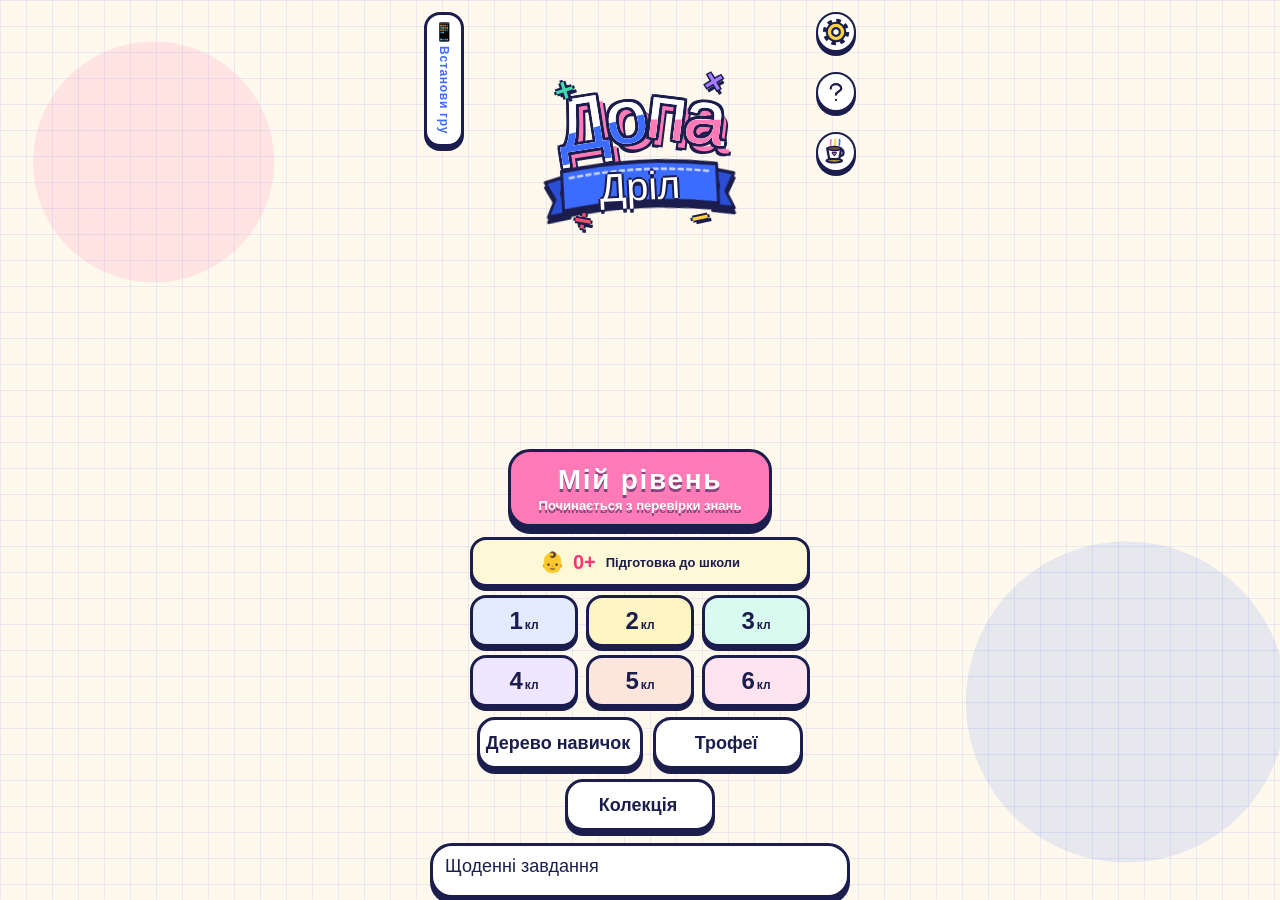
==== commit 7e2dd259: "feat: add animated coffee donate button and set default language to English, bump v1.0.7" ====
--- a/app/index.html
+++ b/app/index.html
@@ -1,5 +1,5 @@
 <!doctype html>
-<html lang="uk">
+<html lang="en">
 <head>
   <meta charset="utf-8">
   <meta name="viewport" content="width=device-width, initial-scale=1, viewport-fit=cover, user-scalable=no">
@@ -36,6 +36,18 @@
       <button type="button" class="icon-btn settings-btn help-btn" id="open-guide" aria-label="How to play" data-i18n-aria="helpBtnAria" aria-haspopup="dialog">
         <svg viewBox="-16 -16 32 32" aria-hidden="true"><path d="M-6 -4 C-6 -7 -3 -9 0 -9 C3 -9 6 -7 6 -4 C6 -1 0 0 0 3 M0 9v.01" fill="none" stroke="#1b1d4d" stroke-width="2.6" stroke-linecap="round" stroke-linejoin="round"/></svg>
       </button>
+      <a href="https://svarkovsky.github.io/donate/" target="_blank" rel="noopener noreferrer" class="icon-btn settings-btn coffee-btn" id="coffee-donate-btn" aria-label="Buy creator a coffee (Donate)" data-i18n-aria="coffeeBtnAria">
+        <svg viewBox="0 0 32 32" aria-hidden="true" class="coffee-svg">
+          <path class="coffee-steam steam-1" d="M10 8 C9 6 11 4 10 2" fill="none" stroke="#ff7ab6" stroke-width="2" stroke-linecap="round"/>
+          <path class="coffee-steam steam-2" d="M15 9 C14 6 16 4 15 1.5" fill="none" stroke="#ffd23f" stroke-width="2.2" stroke-linecap="round"/>
+          <path class="coffee-steam steam-3" d="M20 8 C19 6 21 4 20 2" fill="none" stroke="#3b6bff" stroke-width="2" stroke-linecap="round"/>
+          <path d="M21 13 C25.5 13 26 19.5 21.5 20.5" fill="none" stroke="#1b1d4d" stroke-width="2.6" stroke-linecap="round"/>
+          <ellipse cx="14" cy="26" rx="9" ry="2" fill="#ffd23f" stroke="#1b1d4d" stroke-width="2.2"/>
+          <path d="M6 12 L8 23 C8.4 24.5 19.6 24.5 20 23 L22 12 Z" fill="#fff" stroke="#1b1d4d" stroke-width="2.6" stroke-linejoin="round"/>
+          <ellipse cx="14" cy="12" rx="7.5" ry="2.2" fill="#6d4c41" stroke="#1b1d4d" stroke-width="1.8"/>
+          <path d="M14 17.5 C14 16.5 12.6 15.6 11.7 16.5 C10.8 17.4 14 20 14 20 C14 20 17.2 17.4 16.3 16.5 C15.4 15.6 14 16.5 14 17.5 Z" fill="#ff7ab6" stroke="#1b1d4d" stroke-width="1.2"/>
+        </svg>
+      </a>
       <h1 id="logo" class="logo" aria-label="Dopa Drill">
         <svg class="logo-burst" viewBox="-100 -100 200 200" aria-hidden="true"><path id="logo-burst-path" fill="#ffd23f" stroke="#1b1d4d" stroke-width="5" stroke-linejoin="round"/><path id="logo-burst-inner" fill="#ff7ab6" stroke="#1b1d4d" stroke-width="4" stroke-linejoin="round"/></svg>
         <span class="logo-top" aria-hidden="true"><i data-c="До">До</i><i data-c="па">па</i></span>
@@ -280,7 +292,7 @@
       </div>
 
       <button type="button" class="big-btn" id="close-settings" data-i18n="btnClose">Закрити</button>
-      <div class="app-version">v1.0.3</div>
+      <div class="app-version">v1.0.7</div>
     </div>
   </div>
 
--- a/app/style.css
+++ b/app/style.css
@@ -843,8 +843,36 @@
 .co-preview { position: relative; flex: none; height: min(28vh, 220px); margin: 0 14px 8px; border: 3px solid var(--ink); border-radius: 22px; background: rgba(255, 255, 255, .35); box-shadow: 0 5px 0 var(--ink); overflow: hidden; }
 .co-preview .co-mark { left: 50%; top: 50%; right: auto !important; transform-origin: center; translate: -50% -58%; }
 .co-now { position: absolute; left: 10px; top: 8px; margin: 0; padding: 2px 10px; border-radius: 999px; background: var(--ink); color: #fff; font-size: 11px; font-weight: 900; }
-.co-tabs { flex: none; display: flex; gap: 6px; overflow-x: auto; padding: 2px 14px 8px; scrollbar-width: none; }
-.co-tabs::-webkit-scrollbar { display: none; }
+.co-tabs {
+  flex: none;
+  display: flex;
+  gap: 8px;
+  overflow-x: auto;
+  overflow-y: hidden;
+  padding: 2px 14px 10px;
+  scrollbar-width: thin;
+  scrollbar-color: var(--blue) rgba(27, 29, 77, .12);
+  -webkit-overflow-scrolling: touch;
+  scroll-behavior: smooth;
+  cursor: grab;
+}
+.co-tabs:active { cursor: grabbing; }
+.co-tabs::-webkit-scrollbar {
+  display: block;
+  height: 6px;
+}
+.co-tabs::-webkit-scrollbar-track {
+  background: rgba(27, 29, 77, .08);
+  border-radius: 999px;
+  margin: 0 14px;
+}
+.co-tabs::-webkit-scrollbar-thumb {
+  background: var(--blue);
+  border-radius: 999px;
+}
+.co-tabs::-webkit-scrollbar-thumb:hover {
+  background: #254ec9;
+}
 .co-tabs button { flex: none; display: flex; flex-direction: column; align-items: center; padding: 4px 12px; border: 2.5px solid var(--ink); border-radius: 14px; background: #fff; font-size: 12px; font-weight: 900; line-height: 1.2; }
 .co-tabs button small { font-size: 10px; opacity: .6; }
 .co-tabs button[aria-pressed="true"] { background: var(--yellow); box-shadow: 0 3px 0 var(--ink); }
@@ -882,6 +910,21 @@
 
 /* ------------------------------------------------------------ title guide (id052) */
 .help-btn { top: calc(72px + env(safe-area-inset-top)); }
+.coffee-btn { top: calc(132px + env(safe-area-inset-top)); text-decoration: none; }
+.coffee-btn:hover { transform: translateY(-2px); }
+.coffee-btn:active { transform: translateY(2px); box-shadow: 0 2px 0 var(--ink); }
+.coffee-svg { display: block; width: 100%; height: 100%; overflow: visible; transition: transform .3s cubic-bezier(.34, 1.56, .64, 1); }
+.coffee-btn:hover .coffee-svg { transform: scale(1.08) rotate(-4deg); }
+.coffee-steam { transform-origin: center bottom; }
+@keyframes coffee-steam-drift {
+  0% { transform: translateY(0); opacity: 0.3; }
+  50% { transform: translateY(-2px); opacity: 0.95; }
+  100% { transform: translateY(-4px); opacity: 0.15; }
+}
+.steam-1 { animation: coffee-steam-drift 1.8s ease-in-out infinite; }
+.steam-2 { animation: coffee-steam-drift 1.8s ease-in-out infinite 0.6s; }
+.steam-3 { animation: coffee-steam-drift 1.8s ease-in-out infinite 1.2s; }
+body.reduced .coffee-steam { animation: none !important; }
 #guide { position: fixed; inset: 0; z-index: 10; touch-action: none; }
 #guide[hidden] { display: none; }
 .guide-shade, #guide-actor { position: absolute; inset: 0; width: 100%; height: 100%; pointer-events: none; }
@@ -1075,3 +1118,60 @@
   letter-spacing: .08em;
   margin-top: -4px;
 }
+
+/* ------------------------------------------------------------ Low-End / Software Rendering Optimizations */
+body.tier-low #rays-fallback {
+  background: linear-gradient(
+    135deg,
+    #3b6bff 0%, #7b5bff 18%, #ff7ab6 36%,
+    #ffd23f 54%, #ff7ab6 72%, #7b5bff 86%, #3b6bff 100%
+  ) !important;
+  background-size: 300% 300% !important;
+  animation: bg-soft-shift 6s ease-in-out infinite !important;
+  filter: none !important;
+  transform: translateZ(0) !important;
+  will-change: opacity !important;
+}
+@keyframes bg-soft-shift {
+  0%, 100% { background-position: 0% 50%; }
+  50% { background-position: 100% 50%; }
+}
+body.tier-low .bg-hue-anim {
+  animation: bg-pulse-soft 3s ease-in-out infinite !important;
+  filter: none !important;
+}
+@keyframes bg-pulse-soft {
+  0%, 100% { opacity: 0.65; }
+  50% { opacity: 0.95; }
+}
+
+body.tier-low .cpu-shake {
+  outline: 4px solid var(--pink) !important;
+  outline-offset: -4px !important;
+}
+
+body.tier-low.reach .cell.input.active {
+  box-shadow: 0 0 0 5px var(--pink), 0 0 0 9px var(--yellow) !important;
+  outline: 4px solid var(--yellow) !important;
+  animation: reach-cell-cpu .25s steps(2) infinite !important;
+}
+@keyframes reach-cell-cpu {
+  50% { box-shadow: 0 0 0 5px var(--blue), 0 0 0 9px var(--pink) !important; }
+}
+
+body.tier-low.lv9 .card {
+  box-shadow: 0 7px 0 var(--ink), 0 0 0 5px var(--pink), 0 0 0 9px var(--yellow) !important;
+}
+
+body.tier-low.lv8 .pad button {
+  box-shadow: 0 5px 0 var(--ink), 0 0 0 3px var(--yellow) !important;
+}
+
+body.tier-low #bg,
+body.tier-low #fx-back,
+body.tier-low #fx,
+body.tier-low #actors,
+body.tier-low #cutins,
+body.tier-low #flash {
+  will-change: auto !important;
+}
